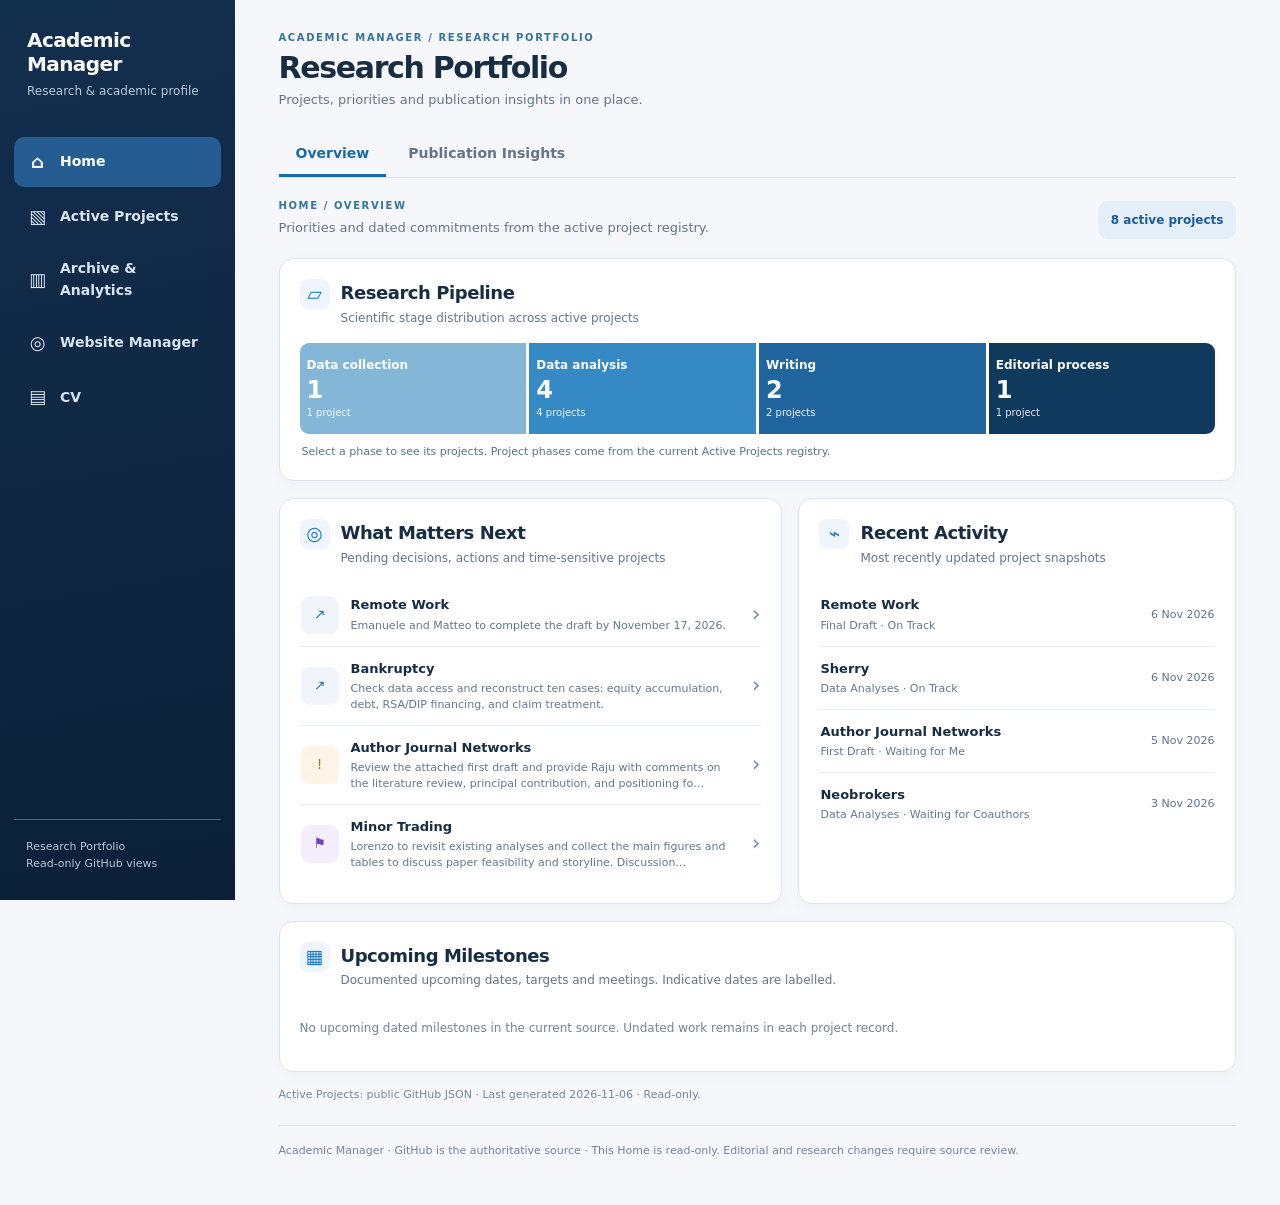
==== academic-manager/index.html @ df99a70d "Center Emanuele Bajo in verified coauthor collaboration network" ====
<!doctype html>
<html lang="en">
<head>
<meta charset="utf-8">
<meta name="viewport" content="width=device-width, initial-scale=1">
<meta name="robots" content="noindex,nofollow,noarchive">
<title>Academic Manager | Research Portfolio</title>
<link rel="stylesheet" href="./home.css?v=20261107-1">
<link rel="stylesheet" href="./projects.css?v=20261107-1">
<style>
#projects .panel{background:#fff;border:1px solid #dbe5ef;border-radius:13px;padding:18px}
#projects .eyebrow{font-size:10px;color:#45769d;font-weight:750;text-transform:uppercase;letter-spacing:.14em}
#projects h2{font-size:29px;letter-spacing:-.04em;margin:5px 0}
#projects p{color:#64758a}
</style>
</head>
<body>
<div class="hm-shell">
 <aside class="hm-sidebar" aria-label="Academic Manager navigation">
  <div class="hm-brand">Academic<br>Manager<small>Research &amp; academic profile</small></div>
  <nav class="hm-navigation">
   <a href="./index.html#overview" data-nav="home" class="active" aria-current="page"><span class="hm-nav-icon" aria-hidden="true">⌂</span>Home</a>
   <a href="./index.html#projects" data-nav="projects"><span class="hm-nav-icon" aria-hidden="true">▧</span>Active Projects</a>
   <a href="./archive.html#explorer"><span class="hm-nav-icon" aria-hidden="true">▥</span>Archive &amp; Analytics</a>
   <a href="./website.html"><span class="hm-nav-icon" aria-hidden="true">◎</span>Website Manager</a>
   <a href="./cv.html"><span class="hm-nav-icon" aria-hidden="true">▤</span>CV</a>
  </nav>
  <div class="hm-sidenote">Research Portfolio<br>Read-only GitHub views</div>
 </aside>
 <main class="hm-main">
  <header class="hm-header">
   <div>
    <div class="hm-eyebrow">Academic Manager / Research Portfolio</div>
    <h1>Research Portfolio</h1>
    <p>Projects, priorities and publication insights in one place.</p>
   </div>
  </header>
  <div class="hm-tabs" role="tablist" aria-label="Home views">
   <button type="button" role="tab" data-home-tab="overview" aria-controls="overview" aria-selected="true">Overview</button>
   <button type="button" role="tab" data-home-tab="insights" aria-controls="insights" aria-selected="false">Publication Insights</button>
  </div>
  <section id="overview" class="hm-view" aria-label="Research portfolio overview">
   <div class="hm-header" style="margin-bottom:16px">
    <div><div class="hm-eyebrow">Home / Overview</div><p>Priorities and dated commitments from the active project registry.</p></div>
    <div class="hm-header-pill" id="hm-active-count">Loading projects…</div>
   </div>
   <article class="hm-card">
    <div class="hm-card-header"><span class="hm-icon" aria-hidden="true">▱</span><div><h2>Research Pipeline</h2><p class="hm-card-sub">Scientific stage distribution across active projects</p></div></div>
    <div class="hm-pipeline" id="hm-pipeline" aria-label="Active project pipeline"><p class="hm-muted">Loading research pipeline…</p></div>
    <div class="hm-phase-summary" id="hm-phase-summary" aria-live="polite"></div>
   </article>
   <div class="hm-grid2">
    <article class="hm-card">
     <div class="hm-card-header"><span class="hm-icon" aria-hidden="true">◎</span><div><h2>What Matters Next</h2><p class="hm-card-sub">Pending decisions, actions and time-sensitive projects</p></div></div>
     <div id="hm-matters"><div class="hm-muted">Loading documented next actions…</div></div>
    </article>
    <article class="hm-card">
     <div class="hm-card-header"><span class="hm-icon" aria-hidden="true">⌁</span><div><h2>Recent Activity</h2><p class="hm-card-sub">Most recently updated project snapshots</p></div></div>
     <div id="hm-activity"><div class="hm-muted">Loading source updates…</div></div>
    </article>
   </div>
   <article class="hm-card hm-milestones">
    <div class="hm-card-header"><span class="hm-icon" aria-hidden="true">▦</span><div><h2>Upcoming Milestones</h2><p class="hm-card-sub">Documented upcoming dates, targets and meetings. Indicative dates are labelled.</p></div></div>
    <div id="hm-milestones"><div class="hm-muted">Loading milestones…</div></div>
   </article>
   <p class="hm-source" id="hm-overview-source">Data source: current approved public Active Projects projection.</p>
  </section>
  <section id="insights" class="hm-view" aria-label="Publication Insights" hidden>
   <div class="hm-header" style="margin-bottom:16px">
    <div><div class="hm-eyebrow">Home / Publication Insights</div><h1>Publication Insights</h1><p>A bibliographic view of published research, venues and coauthors.</p></div>
    <div class="hm-header-pill" id="hm-publication-header">Loading publications…</div>
   </div>
   <div class="hm-kpis" aria-label="Published research totals">
    <div class="hm-kpi"><strong id="hm-pub-count">—</strong><small>Total published records</small></div>
    <div class="hm-kpi"><strong id="hm-article-count">—</strong><small>Journal articles</small></div>
    <div class="hm-kpi"><strong id="hm-book-count">—</strong><small>Books</small></div>
    <div class="hm-kpi"><strong id="hm-chapter-count">—</strong><small>Book chapters</small></div>
   </div>
   <article class="hm-card">
    <div class="hm-chart-top">
     <div class="hm-card-header" style="margin:0"><span class="hm-icon" aria-hidden="true">▥</span><div><h2>Publication History</h2><p class="hm-card-sub">Publications per bibliographic year and cumulative production</p></div></div>
     <div class="hm-chart-legend"><span><span class="hm-legend-square"></span>Annual</span><span><span class="hm-legend-line"></span>Cumulative</span></div>
    </div>
    <div id="hm-history" class="hm-chart-wrap"><div class="hm-muted">Loading annual publication chart…</div></div>
    <div class="hm-selected-year" id="hm-history-detail" aria-live="polite"></div>
   </article>
   <div class="hm-three hm-pub-secondary">
    <article class="hm-card">
     <div class="hm-card-header"><span class="hm-icon" aria-hidden="true">▤</span><div><h2>Top Journals</h2><p class="hm-card-sub">Articles by publication venue</p></div></div>
     <div id="hm-journals"></div>
     <button class="hm-more" id="hm-all-journals" type="button">View all journals</button>
     <div id="hm-journal-detail" class="hm-selected-year" aria-live="polite"></div>
    </article>
    <article class="hm-card">
     <div class="hm-card-header"><span class="hm-icon" aria-hidden="true">◉</span><div><h2>Research Areas</h2><p class="hm-card-sub">Approved topical grouping of curated finance articles</p></div></div>
     <div id="hm-areas"></div>
     <p class="hm-source" id="hm-area-note"></p>
    </article>
   </div>
   <article class="hm-card hm-collab-card">
    <div class="hm-collab-top">
      <div class="hm-card-header"><span class="hm-icon" aria-hidden="true">♧</span>
        <div><h2>Collaboration Network</h2><p class="hm-card-sub">Emanuele Bajo at the center, with verified links among coauthors</p></div>
      </div>
      <div class="hm-collab-filters">
        <label for="hm-network-period">Period</label>
        <select id="hm-network-period" class="hm-select"><option value="all">All years</option><option value="1998-2009">1998–2009</option><option value="2010-2019">2010–2019</option><option value="2020-2026">2020–2026</option></select>
        <label for="hm-network-scope">Display</label>
        <select id="hm-network-scope" class="hm-select"><option value="top">Top 12 coauthors</option><option value="all">All coauthors</option></select>
      </div>
    </div>
    <div class="hm-collab-layout">
      <div class="hm-graph-column">
        <div class="hm-graph-metrics" id="hm-graph-metrics" aria-label="Network summary"></div>
        <div id="hm-network" class="hm-network-scroll" aria-label="Coauthor collaboration network"><p class="hm-muted">Loading verified coauthor relationships…</p></div>
        <p class="hm-muted" id="hm-network-note"></p>
        <p class="hm-muted" id="hm-coauthor-count"></p>
      </div>
      <div class="hm-coauthor-column">
       <div class="hm-coauthor-heading"><h3>Top Coauthors</h3><button id="hm-clear-coauthor" type="button" class="hm-more" hidden>Clear selection</button></div>
       <p class="hm-card-sub">Joint published works · select a name or node</p>
       <div class="hm-coauthor-list" id="hm-coauthors"></div>
      </div>
    </div>
    <div id="hm-coauthor-detail" class="hm-selected-year" aria-live="polite" hidden></div>
   </article>
   <article class="hm-card hm-collab-timeline">
     <div class="hm-card-header"><span class="hm-icon" aria-hidden="true">▦</span><div><h2>Collaboration over Time</h2><p class="hm-card-sub">Published papers with leading coauthors by bibliographic year</p></div></div>
     <div id="hm-timeline" class="hm-timeline-scroll"><p class="hm-muted">Loading collaboration timeline…</p></div>
     <p id="hm-timeline-note" class="hm-source"></p>
   </article>
   <p class="hm-source" id="hm-publication-source">Data source: public allowlisted Archive and CV projections.</p>
  </section>
  <section id="projects" class="hm-view" aria-label="Active Projects" hidden>
   <div class="hm-card" role="status">Loading Active Projects from GitHub…</div>
  </section>
  <footer class="hm-bottom-note">Academic Manager · GitHub is the authoritative source · This Home is read-only. Editorial and research changes require source review.</footer>
 </main>
</div>
<script src="./coauthors.js?v=20261107-3" defer></script>
<script src="./home.js?v=20261107-2" defer></script>
<script src="./projects.js?v=20261107-1" defer></script>
</body>
</html>
---- academic-manager/home.css ----
:root{--hm-navy:#102641;--hm-ink:#172d43;--hm-muted:#64758a;--hm-blue:#216da9;--hm-line:#dbe5ef;--hm-bg:#f5f7fb}
*{box-sizing:border-box}
html{scroll-behavior:smooth}
body{margin:0;background:var(--hm-bg);color:var(--hm-ink);font:14px/1.55 system-ui,-apple-system,BlinkMacSystemFont,"Segoe UI",sans-serif}
button,select{font:inherit}button{cursor:pointer}a{color:#21669d}
a:focus-visible,button:focus-visible,select:focus-visible{outline:3px solid #d5a13d;outline-offset:2px}
.hm-shell{display:flex;min-height:100vh}
.hm-sidebar{width:235px;flex:0 0 235px;background:linear-gradient(170deg,#132f4e,#0b2038);color:#fff;position:sticky;top:0;height:100vh;padding:28px 14px;display:flex;flex-direction:column}
.hm-brand{padding:0 13px;font-size:20px;font-weight:800;line-height:1.2;letter-spacing:-.03em}
.hm-brand small{display:block;font-size:12px;font-weight:400;color:#b5c8da;letter-spacing:0;margin-top:8px}
.hm-navigation{display:grid;gap:5px;margin-top:39px}
.hm-navigation a{display:flex;align-items:center;gap:12px;border-radius:10px;padding:11px 13px;color:#d7e4f1;text-decoration:none;font-weight:570}
.hm-navigation a:hover,.hm-navigation a.active{color:white;background:#255c92}
.hm-nav-icon{width:21px;font-size:18px;text-align:center;flex:0 0 21px}
.hm-sidenote{font-size:11px;color:#b4c6d7;border-top:1px solid #49657f;margin-top:auto;padding:18px 12px 0}
.hm-main{flex:1;min-width:0;max-width:1580px;padding:30px clamp(21px,3.4vw,55px) 46px}
.hm-view[hidden]{display:none!important}
.hm-header{display:flex;justify-content:space-between;align-items:center;gap:16px;flex-wrap:wrap}
.hm-eyebrow{font-size:10px;letter-spacing:.16em;color:#36739e;text-transform:uppercase;font-weight:800}
.hm-header h1{font-size:30px;letter-spacing:-.045em;margin:4px 0 3px;line-height:1.2}
.hm-header p{font-size:13px;color:var(--hm-muted);margin:4px 0}
.hm-header-pill{font-size:12px;font-weight:800;color:#1a5b98;background:#e4effa;border-radius:10px;padding:10px 13px}
.hm-tabs{display:flex;align-items:center;gap:5px;border-bottom:1px solid var(--hm-line);margin:19px 0 20px}
.hm-tabs button{border:0;border-bottom:3px solid transparent;background:none;color:#64758a;padding:10px 17px;font-weight:720}
.hm-tabs button[aria-selected="true"]{color:#176bad;border-color:#176bad}
.hm-card{background:#fff;border:1px solid var(--hm-line);border-radius:14px;padding:20px;box-shadow:0 4px 15px #172b4507;min-width:0}
.hm-card-header{display:flex;gap:11px;align-items:flex-start;margin-bottom:16px}
.hm-icon{display:grid;place-items:center;flex:0 0 30px;height:30px;border-radius:8px;color:#1977c4;background:#eef5fc;font-size:19px}
.hm-card h2{font-size:18px;letter-spacing:-.025em;margin:0}
.hm-card h3{font-size:14px;margin:0}
.hm-card-sub{color:var(--hm-muted);font-size:12px;margin:2px 0 0}
.hm-muted{color:var(--hm-muted);font-size:12px}
.hm-grid2{display:grid;grid-template-columns:minmax(0,1.07fr) minmax(0,.93fr);gap:16px;margin-top:17px}
.hm-pipeline{display:grid;grid-template-columns:repeat(4,minmax(0,1fr));gap:3px;overflow:hidden;border-radius:9px}
.hm-phase{border:0;color:#fff;text-align:center;min-height:85px;padding:13px 7px;display:flex;flex-direction:column;justify-content:center;gap:2px;min-width:0}
.hm-phase b{font-size:24px;line-height:1.1}
.hm-phase span{font-size:12px;font-weight:700}
.hm-phase small{font-size:10px;opacity:.9}
.hm-phase:nth-child(1){background:#84b6d8}.hm-phase:nth-child(2){background:#358ac6}.hm-phase:nth-child(3){background:#20659e}.hm-phase:nth-child(4){background:#10395e}
.hm-phase:hover,.hm-phase:focus-visible{filter:brightness(.94)}
.hm-phase[aria-pressed="true"]{outline:3px solid #f3bb57;outline-offset:-3px}
.hm-phase-summary{color:#55758b;font-size:11px;margin:9px 2px 0}
.hm-row{display:flex;align-items:center;justify-content:space-between;gap:12px;text-decoration:none;color:inherit;border-top:1px solid #e8edf4;padding:12px 1px}
.hm-row:first-child{border-top:0}
.hm-row strong{font-size:13px;display:block}
.hm-row small{font-size:11px;display:block;color:#62788d;margin-top:2px;line-height:1.45}
.hm-row:hover strong{color:#176ba8}
.hm-row-inner{min-width:0;flex:1}
.hm-row-icon{display:grid;place-items:center;background:#f0f5fb;color:#2975b3;border-radius:9px;width:38px;height:38px;flex:0 0 38px}
.hm-row-icon.warn{background:#fff4e5;color:#a6731a}
.hm-row-icon.decision{background:#f3edfe;color:#7142ba}
.hm-row-chevron{color:#6f8aa1;font-size:21px}
.hm-date{white-space:nowrap;color:#5b7390;font-size:11px}
.hm-empty{font-size:12px;color:#71839a;padding:13px 0}
.hm-milestones{margin-top:17px}
.hm-milestone{display:grid;grid-template-columns:105px minmax(0,1fr) auto;gap:14px;align-items:center;border-top:1px solid #e7edf3;padding:11px 2px}
.hm-milestone:first-child{border-top:0}
.hm-date-box{background:#e8f2fc;color:#185d9a;border-radius:8px;text-align:center;font-weight:800;padding:7px 5px;white-space:nowrap}
.hm-milestone-title{font-weight:730;font-size:13px}
.hm-milestone-small{font-size:11px;color:var(--hm-muted)}
.hm-tag{font-size:10px;font-weight:720;padding:5px 9px;border-radius:999px;color:#205b87;background:#e8f0fb;white-space:nowrap}
.hm-tag.warn{color:#876327;background:#fdf2dc}
.hm-bottom-note{border-top:1px solid var(--hm-line);margin-top:22px;padding-top:16px;color:#738397;font-size:11px}
.hm-error{color:#963a3a;background:#fff2f2;border:1px solid #edcbcb;padding:12px;border-radius:9px;margin:14px 0}
.hm-kpis{display:grid;grid-template-columns:repeat(4,minmax(0,1fr));gap:12px;margin-bottom:17px}
.hm-kpi{padding:15px 16px;border:1px solid var(--hm-line);background:white;border-radius:12px}
.hm-kpi strong{display:block;font-weight:790;font-size:26px;line-height:1.2}
.hm-kpi small{display:block;color:var(--hm-muted);font-size:11px;margin-top:5px}
.hm-chart-top{display:flex;align-items:center;justify-content:space-between;gap:14px;flex-wrap:wrap;margin-bottom:13px}
.hm-select{color:#284c6f;border:1px solid #ccdae8;border-radius:9px;padding:9px 10px;background:#fff;font-size:12px;max-width:100%}
.hm-chart-wrap{overflow-x:auto}
.hm-chart-wrap svg{display:block;min-width:680px;width:100%;height:auto}
.hm-chart-legend{font-size:11px;color:#526f8a;display:flex;gap:17px;flex-wrap:wrap}
.hm-legend-square{background:#73b5e1;display:inline-block;width:11px;height:11px;border-radius:2px;vertical-align:-1px;margin-right:5px}
.hm-legend-line{display:inline-block;width:17px;border-top:2px solid #124878;vertical-align:4px;margin-right:5px}
.hm-selected-year{margin-top:14px;border-top:1px solid #e8edf4;padding-top:13px}
.hm-year-heading{font-size:13px;font-weight:750;margin-bottom:8px}
.hm-pub-line{padding:7px 0;border-bottom:1px solid #edf2f6;font-size:12px}
.hm-pub-line:last-child{border:0}
.hm-pub-line a{text-decoration:none;color:#1d5e95;font-weight:650}
.hm-pub-line a:hover{text-decoration:underline}
.hm-three{display:grid;grid-template-columns:repeat(3,minmax(0,1fr));gap:15px;margin-top:17px;align-items:start}
.hm-vrow{display:grid;grid-template-columns:minmax(0,1fr) 25px;gap:10px;align-items:center;margin:12px 0}
.hm-vlabel{font-size:11px;font-weight:660;overflow-wrap:anywhere}
.hm-vnum{font-size:12px;text-align:right;font-weight:750}
.hm-bar{height:7px;border-radius:4px;background:#edf2f7;overflow:hidden;margin-top:5px}
.hm-bar>div{background:#3a85c7;height:100%;border-radius:4px}
.hm-more{padding:9px 0;background:none;border:0;color:#21669d;font-size:12px;font-weight:710}
.hm-network{display:block;width:100%;max-height:260px;aspect-ratio:4/3}
.hm-coauthor-list{border-top:1px solid #e7edf4;padding-top:9px;margin-top:5px}
.hm-coauthor-list .hm-vrow{margin:7px 0}
.hm-area-label{font-size:11px}
.hm-source{font-size:11px;color:#73869a;margin-top:14px}
@media(max-width:1100px){.hm-three{grid-template-columns:repeat(2,minmax(0,1fr))}.hm-three>.hm-card:last-child{grid-column:1/-1}}
@media(max-width:800px){.hm-sidebar{flex-basis:200px;width:200px}.hm-main{padding:25px 20px}.hm-grid2{grid-template-columns:1fr}.hm-kpis{grid-template-columns:repeat(2,minmax(0,1fr))}}
@media(max-width:650px){.hm-shell{display:block}.hm-sidebar{width:100%;height:auto;position:static;padding:14px 17px}.hm-brand{font-size:17px}.hm-brand small{font-size:10px;margin-top:2px}.hm-navigation{position:fixed;z-index:99;bottom:0;left:0;right:0;margin:0;background:#fff;box-shadow:0 -2px 18px #19365624;border-top:1px solid #e0e8f0;display:grid;grid-template-columns:repeat(5,minmax(0,1fr));gap:0;padding:5px 4px max(7px,env(safe-area-inset-bottom))}.hm-navigation a{display:flex;flex-direction:column;gap:1px;text-align:center;padding:5px 2px;border-radius:7px;color:#546b82;font-size:9px;line-height:1.4}.hm-navigation a.active{color:#176ab4;background:#edf5fc}.hm-nav-icon{font-size:21px;width:auto}.hm-sidenote{display:none}.hm-main{padding:19px 14px 100px}.hm-header h1{font-size:25px}.hm-header-pill{font-size:10px;padding:6px 9px}.hm-tabs{margin:15px 0}.hm-tabs button{font-size:12px;padding:10px 12px}.hm-card{padding:15px}.hm-phase{min-height:74px;padding:9px 3px}.hm-phase b{font-size:21px}.hm-phase span{font-size:10px}.hm-phase small{display:none}.hm-three{grid-template-columns:1fr}.hm-three>.hm-card:last-child{grid-column:auto}.hm-milestone{grid-template-columns:72px minmax(0,1fr);gap:8px}.hm-milestone>.hm-tag{grid-column:2;justify-self:start}.hm-date-box{font-size:11px}.hm-grid2{gap:12px;margin-top:12px}.hm-milestones{margin-top:12px}.hm-card h2{font-size:17px}.hm-kpis{gap:9px}.hm-kpi{padding:13px}.hm-kpi strong{font-size:23px}}

/* Publication Insights: true coauthor network, ranking and verified publication-year timeline. */
.hm-pub-secondary{grid-template-columns:repeat(2,minmax(0,1fr))}
.hm-pub-secondary>.hm-card:last-child{grid-column:auto}
.hm-collab-card,.hm-collab-timeline{margin-top:17px}
.hm-collab-top{display:flex;align-items:flex-start;justify-content:space-between;gap:13px;flex-wrap:wrap;margin-bottom:15px}
.hm-collab-top .hm-card-header{margin-bottom:0}
.hm-collab-filters{display:flex;align-items:center;gap:8px;flex-wrap:wrap}
.hm-collab-filters label{font-size:11px;color:#557089;font-weight:730}
.hm-collab-layout{display:grid;grid-template-columns:minmax(0,1.5fr) minmax(230px,.82fr);gap:18px;align-items:start}
.hm-graph-column,.hm-coauthor-column{min-width:0}
.hm-network-scroll{width:100%;overflow-x:auto;border:1px solid #e6edf4;background:linear-gradient(180deg,#fbfdff,#fff);border-radius:12px;min-height:245px}
.hm-network-scroll svg{display:block;width:100%;min-width:560px;height:auto;max-height:none}
.hm-network-scroll [data-coauthor-node]:focus{outline:none;filter:drop-shadow(0 0 5px #d79c3b)}
.hm-graph-metrics{display:grid;grid-template-columns:repeat(3,minmax(0,1fr));gap:8px;margin-bottom:11px}
.hm-graph-metrics>div{padding:11px;background:#f1f6fb;border-radius:10px;text-align:center}
.hm-graph-metrics strong{font-size:22px;font-weight:800;display:block;line-height:1.2;color:#184d79}
.hm-graph-metrics small{font-size:10px;color:#61798e}
.hm-coauthor-column{border-left:1px solid #e5edf4;padding-left:16px}
.hm-coauthor-heading{display:flex;align-items:center;justify-content:space-between;gap:10px}
.hm-coauthor-heading h3{font-size:16px;margin:0}
.hm-coauthor-list{border-top:0;padding-top:3px}
.hm-collab-person{display:grid;grid-template-columns:minmax(0,1fr) 22px 75px;gap:9px;align-items:center;width:100%;border:0;border-bottom:1px solid #e9eef4;background:transparent;padding:10px 3px;text-align:left;color:#244560;font:inherit;cursor:pointer}
.hm-collab-person:hover,.hm-collab-person.selected{background:#edf5fc}
.hm-collab-person:focus-visible{outline:2px solid #dca744}
.hm-collab-person-name{font-size:12px;font-weight:670;overflow-wrap:anywhere}
.hm-collab-person-count{font-size:12px;font-weight:780;text-align:right}
.hm-collab-meter{height:8px;background:#e8f0f5;border-radius:7px;overflow:hidden}
.hm-collab-meter>span{height:100%;display:block;background:#3787c2;border-radius:7px}
.hm-collab-card [hidden]{display:none!important}
.hm-collab-timeline .hm-timeline-scroll{width:100%;overflow-x:auto}
.hm-collab-timeline .hm-timeline-scroll svg{min-width:710px;width:100%;height:auto;display:block}
.hm-collab-timeline [data-year-coauthor]:focus{outline:none;filter:drop-shadow(0 0 5px #dfa83d)}
@media(max-width:1100px){.hm-collab-layout{grid-template-columns:1fr}.hm-coauthor-column{border-left:0;padding:0;border-top:1px solid #e5edf4;padding-top:15px}}
@media(max-width:800px){.hm-pub-secondary{grid-template-columns:1fr}}
@media(max-width:650px){.hm-collab-card,.hm-collab-timeline{margin-top:12px}.hm-collab-filters{gap:7px}.hm-collab-filters .hm-select{flex:1;min-width:120px}.hm-network-scroll svg{min-width:620px}.hm-graph-metrics strong{font-size:19px}.hm-collab-person{grid-template-columns:minmax(0,1fr) 23px 70px}}
---- academic-manager/projects.css ----
/* Research Portfolio Manager - Active Projects, v1 */
#projects .rp-header{display:flex;justify-content:space-between;align-items:start;gap:15px;flex-wrap:wrap}
#projects .rp-count{color:#647489;font-size:12px}
#projects .rp-table-wrap{overflow:auto;width:100%;margin-top:16px}
#projects .rp-table{width:100%;border-collapse:collapse;text-align:left;min-width:670px}
#projects .rp-table th{padding:11px 12px;color:#647489;font-size:11px;letter-spacing:.06em;text-transform:uppercase;font-weight:700;border-bottom:1px solid #dde5ee}
#projects .rp-table td{padding:13px 12px;border-bottom:1px solid #e4eaf1;vertical-align:middle}
#projects .rp-table tr:last-child td{border-bottom:0}
#projects .rp-table tr.rp-selected{background:#eef5fa}
#projects .rp-project{border:0;background:transparent;color:#245b83;font-size:14px;font-weight:700;text-align:left;padding:0;cursor:pointer}
#projects .rp-project:hover{text-decoration:underline}
#projects .rp-subtitle{color:#647489;font-size:11px;display:block;margin-top:3px}
#projects .rp-stage{font-size:12px}
#projects .rp-date{font-size:12px;color:#647489;white-space:nowrap}
#projects .rp-pill{display:inline-block;font-size:11px;font-weight:700;color:#214f6c;background:#e6f0f8;padding:4px 8px;border-radius:20px}
#projects .rp-pill.rp-alert{background:#fff1e1;color:#8b5e15}
#projects .rp-pill.rp-wait{background:#f0eafa;color:#694589}
#projects .rp-detail{margin-top:16px;scroll-margin-top:12px}
#projects .rp-heading{display:flex;align-items:start;justify-content:space-between;gap:16px;flex-wrap:wrap}
#projects .rp-heading h3{font-size:23px;letter-spacing:-.02em;margin:3px 0}
#projects .rp-heading p{margin:0}
#projects .rp-heading-tags{display:flex;gap:6px;flex-wrap:wrap}
#projects .rp-overline{font-size:10px;letter-spacing:.13em;color:#63829e;font-weight:700;text-transform:uppercase}
#projects .rp-info{display:grid;grid-template-columns:repeat(3,minmax(0,1fr));gap:11px;margin:20px 0}
#projects .rp-info>div{background:#f4f7fa;border-radius:9px;padding:12px}
#projects .rp-info small{display:block;color:#647489;font-size:11px;margin-bottom:5px}
#projects .rp-info strong{display:block;font-size:13px}
#projects .rp-next{background:#edf4fa;border:1px solid #dbe9f3;border-radius:10px;padding:16px 18px}
#projects .rp-next strong{display:block;margin-bottom:5px}
#projects .rp-next small{display:block;color:#647489;margin-top:7px}
#projects .rp-tabs{display:flex;flex-wrap:wrap;gap:6px;margin:21px 0 18px}
#projects .rp-tabs button{border:1px solid #d2e0ea;border-radius:8px;background:#fff;color:#355d79;padding:9px 12px;font:inherit;cursor:pointer}
#projects .rp-tabs button[aria-selected=true]{background:#244a69;color:#fff;border-color:#244a69}
#projects .rp-body h4{font-size:13px;margin:0 0 7px}
#projects .rp-body p{margin:0;color:#465d71;line-height:1.65}
#projects .rp-two{display:grid;grid-template-columns:1fr 1fr;gap:22px}
#projects .rp-field{padding-bottom:14px}
#projects .rp-field+.rp-field{border-top:1px solid #e2e8f0;padding-top:13px}
#projects .rp-todo>div{display:flex;gap:10px;padding:12px 0;border-bottom:1px solid #e2e8f0}
#projects .rp-todo>div:last-child{border-bottom:0}
#projects .rp-circle{display:block;width:15px;height:15px;border:2px solid #91a8b9;border-radius:50%;margin-top:4px;flex-shrink:0}
#projects .rp-todo small{display:block;color:#647489;margin-top:4px}
#projects .rp-history{border-left:3px solid #8caac3;padding:6px 0 8px 14px;margin:10px 0}
#projects .rp-history p{font-size:13px}
#projects .rp-source{font-size:11px;color:#647489;border-top:1px solid #dde5ee;padding-top:13px;margin-top:20px}
#projects .rp-muted{font-size:12px;color:#647489!important;margin-top:15px!important}
#projects .rp-error{color:#9a4538;background:#fff2f0;border:1px solid #f4d4cf;border-radius:9px;padding:12px;margin-top:12px}
@media(max-width:700px){#projects .rp-info{grid-template-columns:1fr}#projects .rp-two{grid-template-columns:1fr;gap:0}#projects .rp-heading h3{font-size:21px}}

/* Clickable sortable column headings */
#projects .rp-sort-head{font:inherit;font-weight:inherit;letter-spacing:inherit;text-transform:inherit;color:inherit;border:0;background:transparent;padding:0;cursor:pointer;text-align:left;white-space:nowrap}
#projects .rp-sort-head:hover{color:#235d87}
#projects .rp-sort-head:focus-visible,#projects .rp-mobile-card:focus-visible,#projects .rp-sort-controls :focus-visible{outline:3px solid #d7a84c;outline-offset:3px}
#projects .rp-sort-indicator{color:#6488a2;font-size:11px;margin-left:5px}
#projects .rp-mobile-cards,#projects .rp-sort-mobile{display:none}
@media(max-width:700px){
  #projects .rp-sort-mobile{display:block;margin:17px 0 12px}
  #projects .rp-sort-mobile label{display:block;font-size:12px;font-weight:650;margin-bottom:6px;color:#465e73}
  #projects .rp-sort-controls{display:flex;gap:8px;width:100%}
  #projects .rp-sort-controls select{flex:1;min-width:0;max-width:100%;border:1px solid #cddbe7;background:white;border-radius:9px;font:inherit;padding:11px 8px;color:#1c344a}
  #projects .rp-sort-controls button{flex-shrink:0;border:1px solid #cddbe7;background:white;border-radius:9px;font:inherit;padding:10px 9px;color:#245b83}
  #projects .rp-table-wrap{display:none}
  #projects .rp-list-panel{padding:0;border:none;background:transparent}
  #projects .rp-mobile-cards{display:grid;grid-template-columns:1fr;gap:11px}
  #projects .rp-mobile-card{width:100%;display:block;text-align:left;padding:16px;border:1px solid #dbe4ed;background:#fff;border-radius:13px;color:var(--ink);font:inherit;cursor:pointer;overflow-wrap:anywhere}
  #projects .rp-mobile-selected{border-color:#7ba6c7;background:#f0f7fc}
  #projects .rp-mobile-title{display:block;font-size:17px;font-weight:700;line-height:1.3;color:#225b83}
  #projects .rp-mobile-authors{display:block;font-size:12px;line-height:1.45;color:#65788a;margin-top:4px}
  #projects .rp-mobile-info{display:grid;grid-template-columns:minmax(0,1fr) minmax(0,1fr);gap:12px;margin-top:13px;padding-top:11px;border-top:1px solid #e3e9ef}
  #projects .rp-mobile-info>span{min-width:0}
  #projects .rp-mobile-info small{display:block;font-size:10px;color:#6b7b8c;margin-bottom:5px}
  #projects .rp-mobile-info strong{display:block;font-size:12px;line-height:1.45;font-weight:650}
  #projects .rp-mobile-info .rp-pill{white-space:normal;line-height:1.4}
  #projects .rp-mobile-date{display:block;margin-top:12px;font-size:11px;color:#647489}
}
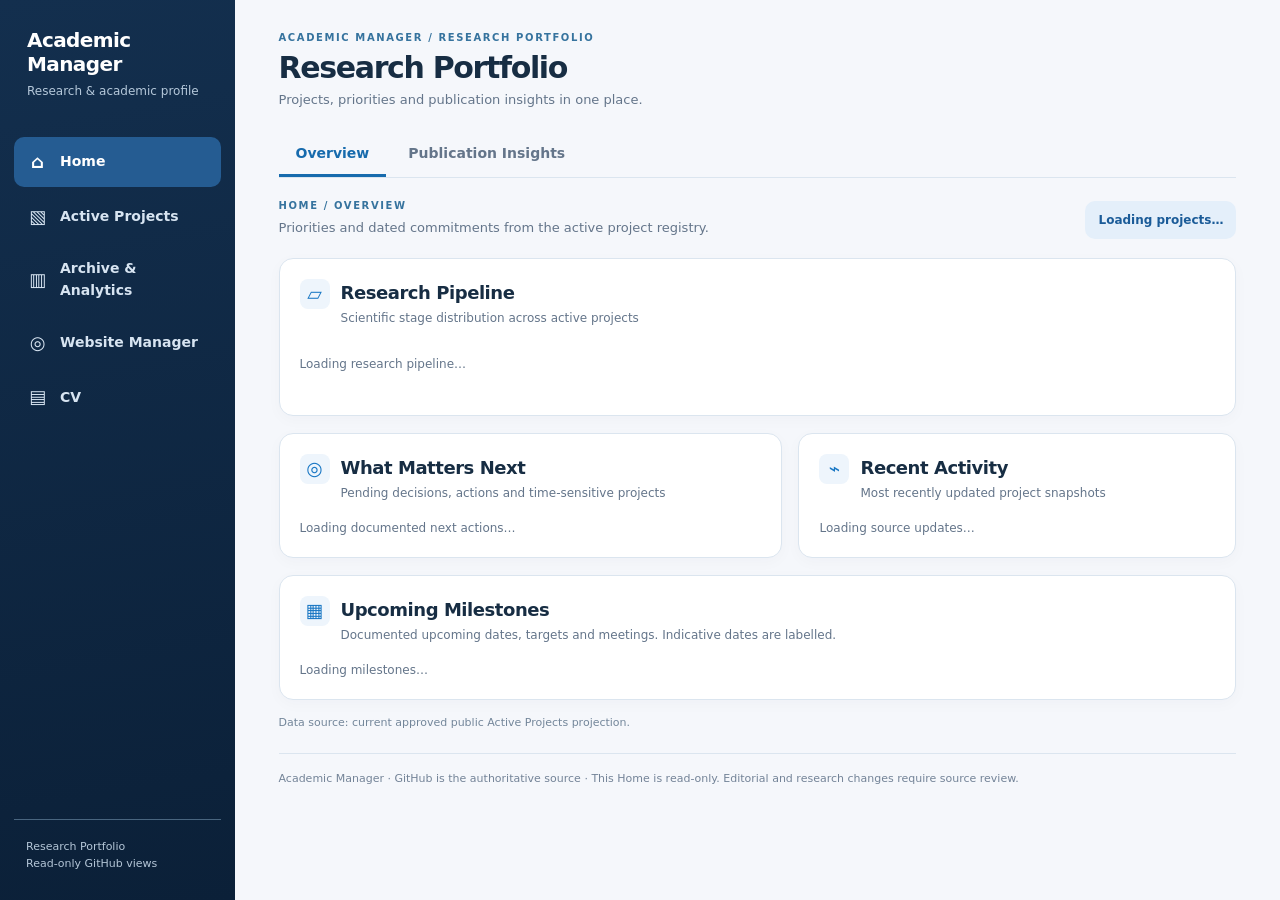
==== commit 6a573881: "Neobrokers: publish canceled Nov 11 meeting and prevent stale Home milestones" ====
--- a/academic-manager/index.html
+++ b/academic-manager/index.html
@@ -137,8 +137,8 @@
   <footer class="hm-bottom-note">Academic Manager · GitHub is the authoritative source · This Home is read-only. Editorial and research changes require source review.</footer>
  </main>
 </div>
-<script src="./coauthors.js?v=20261107-3" defer></script>
-<script src="./home.js?v=20261107-2" defer></script>
+<script src="./coauthors.js?v=20261107-4" defer></script>
+<script src="./home.js?v=20261111-1" defer></script>
 <script src="./projects.js?v=20261107-1" defer></script>
 </body>
 </html>
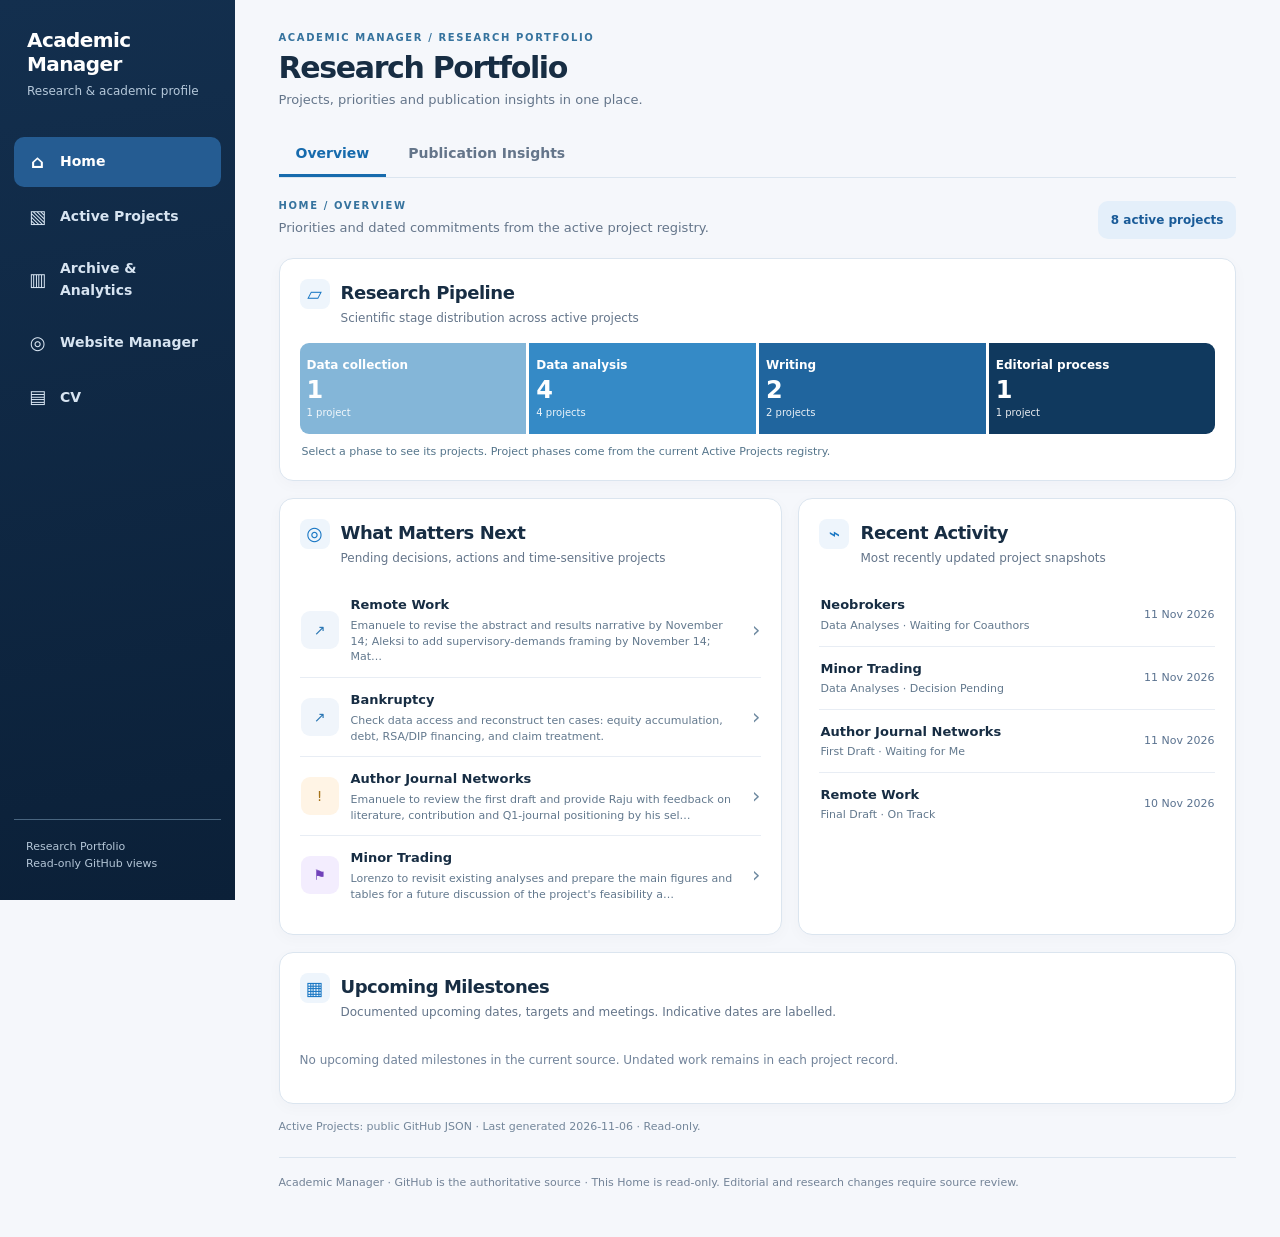
==== commit 5dbb109c: "fix: unblock Home JavaScript loading and add syntax validation" ====
--- a/academic-manager/index.html
+++ b/academic-manager/index.html
@@ -138,7 +138,7 @@
  </main>
 </div>
 <script src="./coauthors.js?v=20261107-4" defer></script>
-<script src="./home.js?v=20261111-1" defer></script>
+<script src="./home.js?v=20261111-2" defer></script>
 <script src="./projects.js?v=20261107-1" defer></script>
 </body>
 </html>
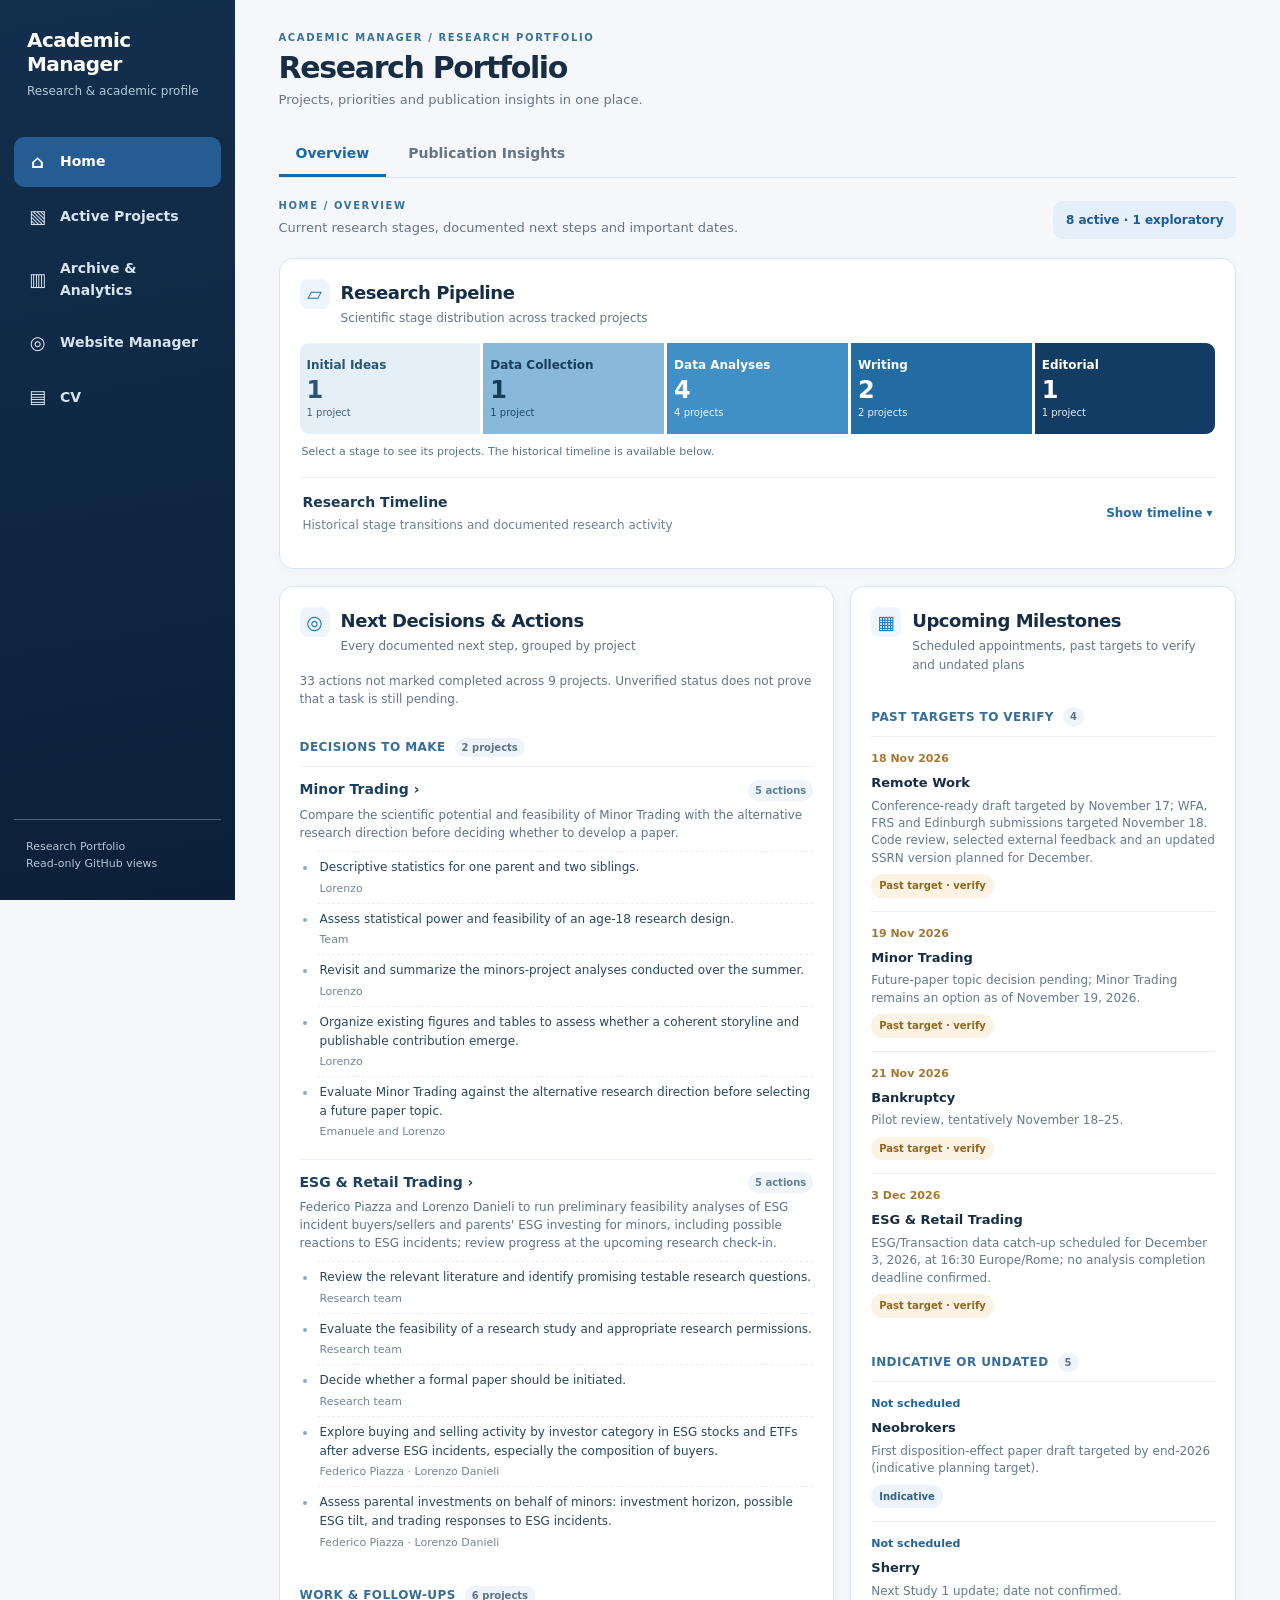
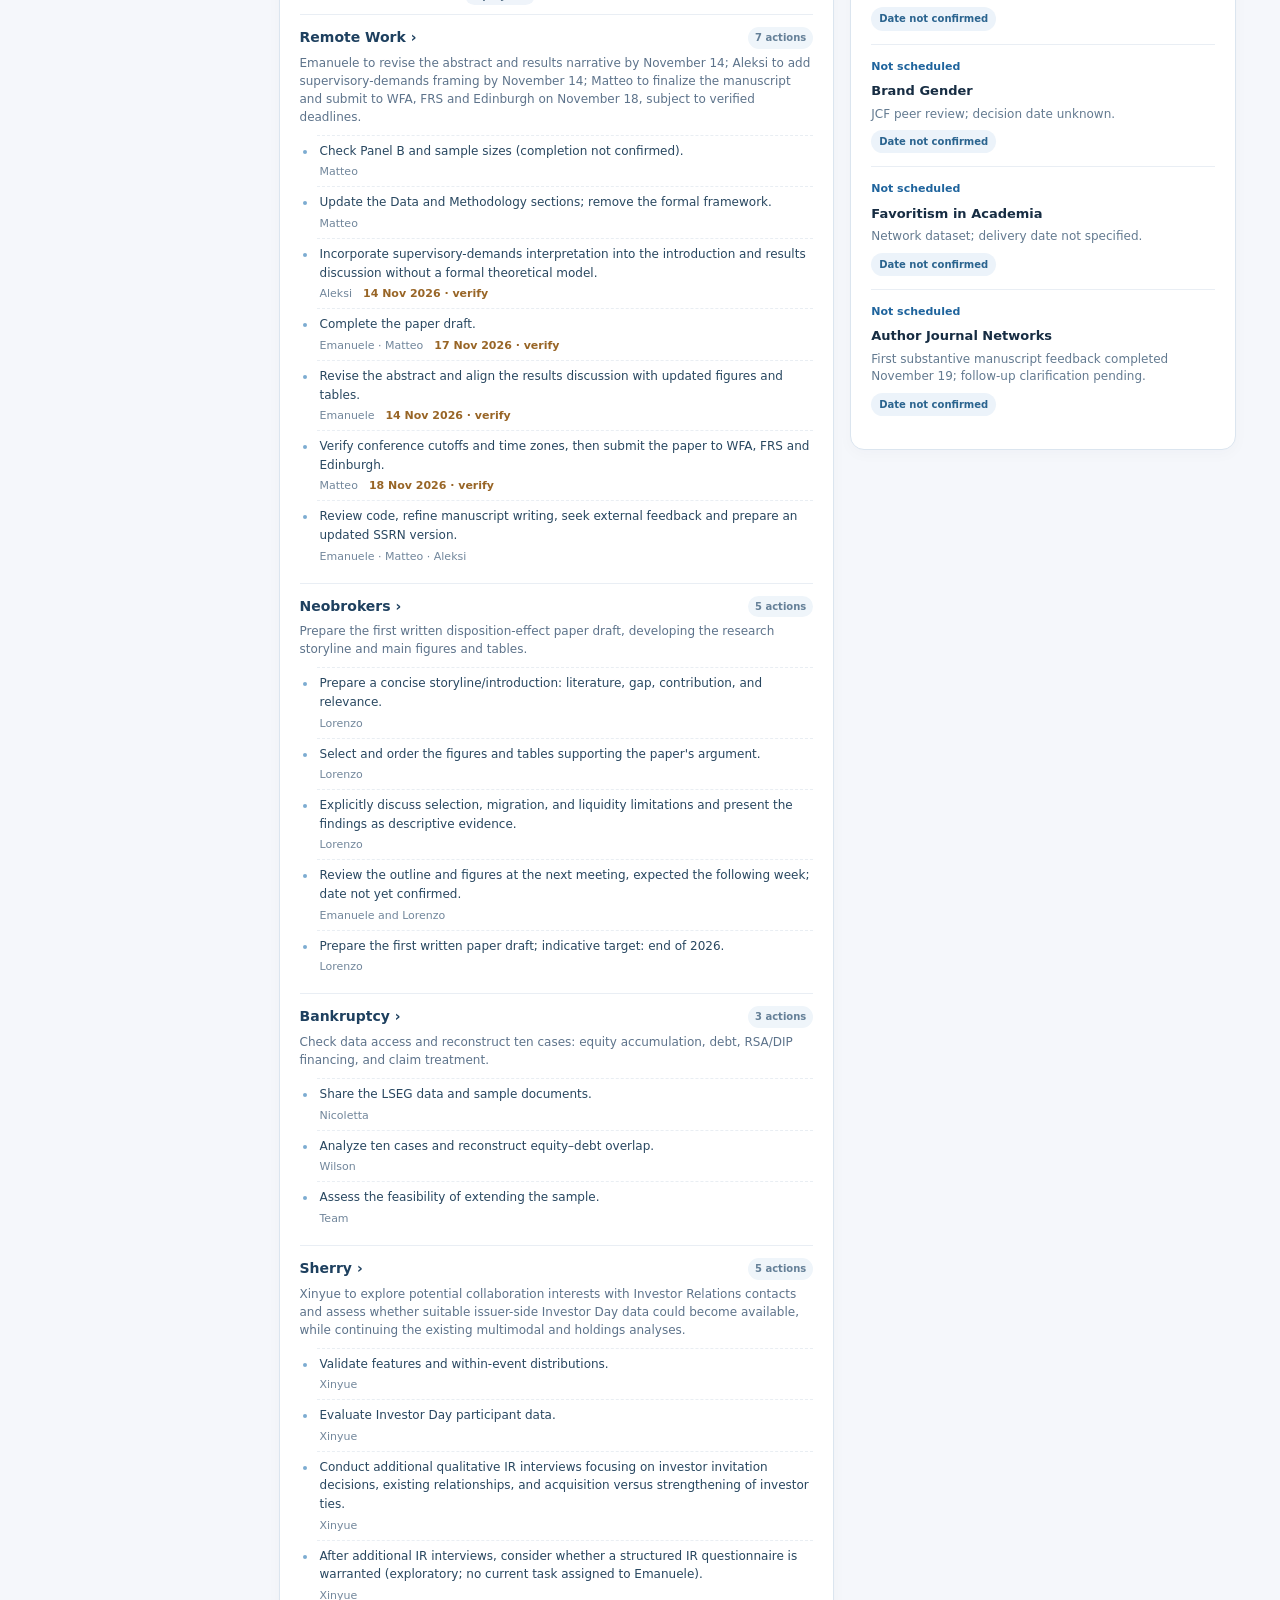
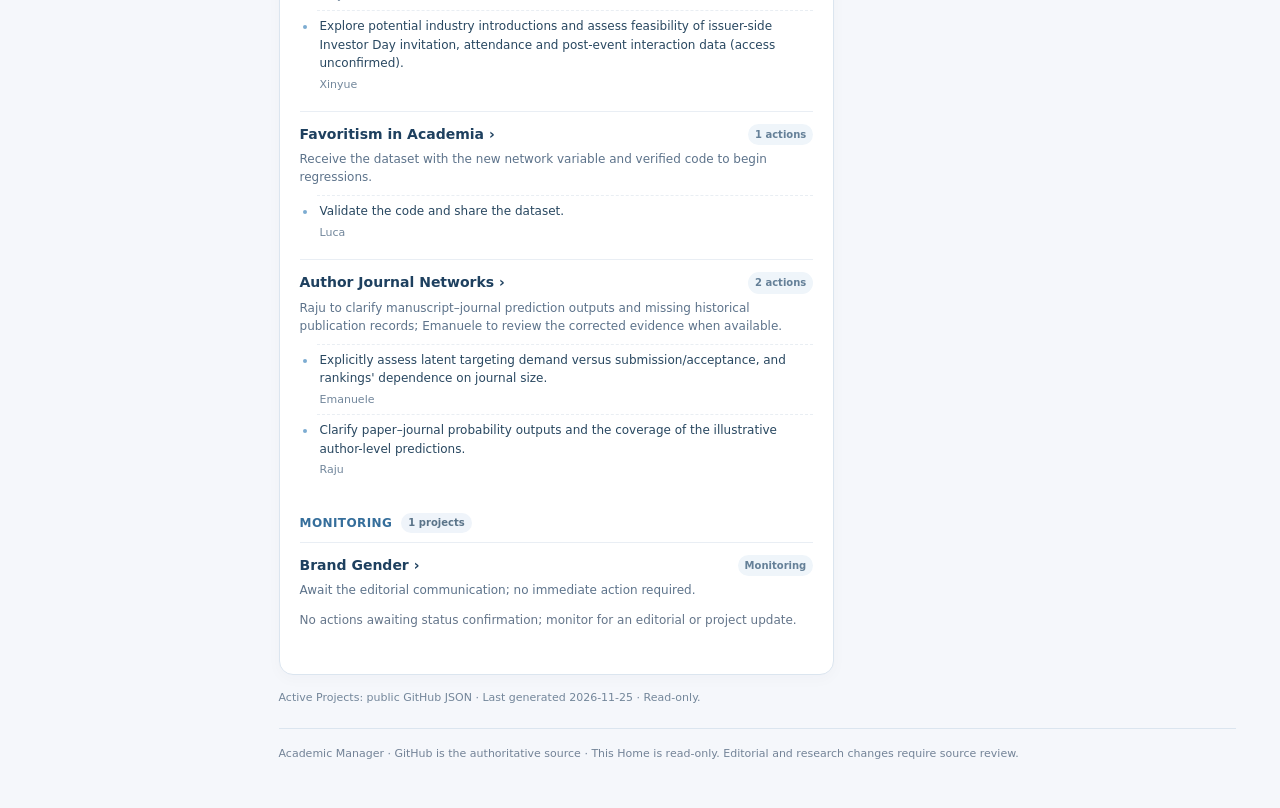
==== commit fd6e437d: "Integrate five-stage Home, collapsible historical timeline, and full actions and milestones" ====
--- a/academic-manager/index.html
+++ b/academic-manager/index.html
@@ -5,7 +5,7 @@
 <meta name="viewport" content="width=device-width, initial-scale=1">
 <meta name="robots" content="noindex,nofollow,noarchive">
 <title>Academic Manager | Research Portfolio</title>
-<link rel="stylesheet" href="./home.css?v=20261107-1">
+<link rel="stylesheet" href="./home.css?v=20261125-1">
 <link rel="stylesheet" href="./projects.css?v=20261107-1">
 <style>
 #projects .panel{background:#fff;border:1px solid #dbe5ef;border-radius:13px;padding:18px}
@@ -41,29 +41,40 @@
   </div>
   <section id="overview" class="hm-view" aria-label="Research portfolio overview">
    <div class="hm-header" style="margin-bottom:16px">
-    <div><div class="hm-eyebrow">Home / Overview</div><p>Priorities and dated commitments from the active project registry.</p></div>
+    <div><div class="hm-eyebrow">Home / Overview</div><p>Current research stages, documented next steps and important dates.</p></div>
     <div class="hm-header-pill" id="hm-active-count">Loading projects…</div>
    </div>
    <article class="hm-card">
-    <div class="hm-card-header"><span class="hm-icon" aria-hidden="true">▱</span><div><h2>Research Pipeline</h2><p class="hm-card-sub">Scientific stage distribution across active projects</p></div></div>
-    <div class="hm-pipeline" id="hm-pipeline" aria-label="Active project pipeline"><p class="hm-muted">Loading research pipeline…</p></div>
+    <div class="hm-card-header"><span class="hm-icon" aria-hidden="true">▱</span><div><h2>Research Pipeline</h2><p class="hm-card-sub">Scientific stage distribution across tracked projects</p></div></div>
+    <div class="hm-pipeline" id="hm-pipeline" aria-label="Research project stages"><p class="hm-muted">Loading research pipeline…</p></div>
     <div class="hm-phase-summary" id="hm-phase-summary" aria-live="polite"></div>
+    <details class="hm-timeline-disclosure" id="hm-timeline-details">
+     <summary><span class="hm-timeline-summary-text"><strong>Research Timeline</strong><span>Historical stage transitions and documented research activity</span></span><span class="hm-toggle-label" aria-hidden="true"></span></summary>
+     <div class="hm-timeline-content">
+      <div class="hm-history-legend">
+       <span><i class="hm-history-key initial"></i>Initial ideas</span>
+       <span><i class="hm-history-key collection"></i>Data collection</span>
+       <span><i class="hm-history-key analysis"></i>Data analyses</span>
+       <span><i class="hm-history-key writing"></i>Writing</span>
+       <span><i class="hm-history-key editorial"></i>Editorial</span>
+      </div>
+      <div id="hm-research-timeline" class="hm-research-timeline" aria-label="Publicly documented scientific-stage history"><p class="hm-muted">Loading historical transitions…</p></div>
+      <p class="hm-source" id="hm-research-timeline-note"></p>
+     </div>
+    </details>
    </article>
-   <div class="hm-grid2">
+   <div class="hm-overview-columns">
     <article class="hm-card">
-     <div class="hm-card-header"><span class="hm-icon" aria-hidden="true">◎</span><div><h2>What Matters Next</h2><p class="hm-card-sub">Pending decisions, actions and time-sensitive projects</p></div></div>
-     <div id="hm-matters"><div class="hm-muted">Loading documented next actions…</div></div>
+     <div class="hm-card-header"><span class="hm-icon" aria-hidden="true">◎</span><div><h2>Next Decisions &amp; Actions</h2><p class="hm-card-sub">Every documented next step, grouped by project</p></div></div>
+     <p class="hm-muted" id="hm-action-count"></p>
+     <div id="hm-matters"><p class="hm-muted">Loading documented actions…</p></div>
     </article>
-    <article class="hm-card">
-     <div class="hm-card-header"><span class="hm-icon" aria-hidden="true">⌁</span><div><h2>Recent Activity</h2><p class="hm-card-sub">Most recently updated project snapshots</p></div></div>
-     <div id="hm-activity"><div class="hm-muted">Loading source updates…</div></div>
+    <article class="hm-card hm-milestones">
+     <div class="hm-card-header"><span class="hm-icon" aria-hidden="true">▦</span><div><h2>Upcoming Milestones</h2><p class="hm-card-sub">Scheduled appointments, past targets to verify and undated plans</p></div></div>
+     <div id="hm-milestones"><p class="hm-muted">Loading milestones…</p></div>
     </article>
    </div>
-   <article class="hm-card hm-milestones">
-    <div class="hm-card-header"><span class="hm-icon" aria-hidden="true">▦</span><div><h2>Upcoming Milestones</h2><p class="hm-card-sub">Documented upcoming dates, targets and meetings. Indicative dates are labelled.</p></div></div>
-    <div id="hm-milestones"><div class="hm-muted">Loading milestones…</div></div>
-   </article>
-   <p class="hm-source" id="hm-overview-source">Data source: current approved public Active Projects projection.</p>
+   <p class="hm-source" id="hm-overview-source">Source: approved public Active Projects projection.</p>
   </section>
   <section id="insights" class="hm-view" aria-label="Publication Insights" hidden>
    <div class="hm-header" style="margin-bottom:16px">
@@ -138,7 +149,9 @@
  </main>
 </div>
 <script src="./coauthors.js?v=20261107-4" defer></script>
-<script src="./home.js?v=20261111-2" defer></script>
+<script src="./pipeline-timeline.js?v=20261125-1" defer></script>
+<script src="./home-overview.js?v=20261125-1" defer></script>
+<script src="./home.js?v=20261125-1" defer></script>
 <script src="./projects.js?v=20261107-1" defer></script>
 </body>
 </html>
--- a/academic-manager/home.css
+++ b/academic-manager/home.css
@@ -130,3 +130,74 @@
 @media(max-width:1100px){.hm-collab-layout{grid-template-columns:1fr}.hm-coauthor-column{border-left:0;padding:0;border-top:1px solid #e5edf4;padding-top:15px}}
 @media(max-width:800px){.hm-pub-secondary{grid-template-columns:1fr}}
 @media(max-width:650px){.hm-collab-card,.hm-collab-timeline{margin-top:12px}.hm-collab-filters{gap:7px}.hm-collab-filters .hm-select{flex:1;min-width:120px}.hm-network-scroll svg{min-width:620px}.hm-graph-metrics strong{font-size:19px}.hm-collab-person{grid-template-columns:minmax(0,1fr) 23px 70px}}
+
+
+/* Home Overview — stage timeline and all recorded actions/milestones */
+.hm-pipeline{grid-template-columns:repeat(5,minmax(0,1fr));gap:3px}
+.hm-phase:nth-child(1){background:#e5eff8;color:#285477}
+.hm-phase:nth-child(2){background:#89b9d8;color:#173d5b}
+.hm-phase:nth-child(3){background:#408fc7;color:white}
+.hm-phase:nth-child(4){background:#226ba3;color:white}
+.hm-phase:nth-child(5){background:#123c63;color:white}
+.hm-timeline-disclosure{border-top:1px solid #e6edf4;margin-top:17px}
+.hm-timeline-disclosure>summary{display:flex;align-items:center;justify-content:space-between;gap:15px;cursor:pointer;padding:14px 3px;list-style:none}
+.hm-timeline-disclosure>summary::-webkit-details-marker{display:none}
+.hm-timeline-disclosure>summary:focus-visible{outline:2px solid #d59d39;outline-offset:3px}
+.hm-timeline-summary-text{display:grid;gap:2px}
+.hm-timeline-summary-text strong{font-size:14px;color:#1b3955}
+.hm-timeline-summary-text span{font-size:12px;color:#6a8096}
+.hm-toggle-label{font-size:12px;font-weight:750;color:#246ba5}
+.hm-toggle-label:before{content:"Show timeline ▾"}
+.hm-timeline-disclosure[open] .hm-toggle-label:before{content:"Hide timeline ▴"}
+.hm-timeline-content{border-top:1px solid #e6edf4;padding:16px 0 4px}
+.hm-research-timeline{overflow-x:auto;border-radius:10px;border:1px solid #e6edf4;background:#fbfdff}
+.hm-research-timeline svg{display:block;width:100%;min-width:850px;height:auto}
+.hm-research-timeline a{text-decoration:none;cursor:pointer}
+.hm-research-timeline a:hover text{fill:#176ab4;text-decoration:underline}
+.hm-history-legend{display:flex;align-items:center;flex-wrap:wrap;gap:8px 14px;margin-bottom:13px}
+.hm-history-legend span{display:flex;align-items:center;gap:5px;color:#617a90;font-size:11px}
+.hm-history-key{width:13px;height:9px;border-radius:2px;display:inline-block}
+.hm-history-key.initial{background:#d5e4f2}
+.hm-history-key.collection{background:#89b9d8}
+.hm-history-key.analysis{background:#408fc7}
+.hm-history-key.writing{background:#226ba3}
+.hm-history-key.editorial{background:#123c63}
+.hm-overview-columns{display:grid;grid-template-columns:minmax(0,1.18fr) minmax(310px,.82fr);gap:16px;margin-top:17px;align-items:start}
+.hm-overview-columns .hm-card{min-width:0}
+.hm-overview-columns .hm-milestones{margin-top:0}
+.hm-work-section,.hm-milestone-group{padding-top:10px}
+.hm-work-section h3,.hm-milestone-group h3{margin:7px 0 9px;font-size:12px;font-weight:800;letter-spacing:.035em;text-transform:uppercase;color:#356e9b;display:flex;align-items:center;gap:9px}
+.hm-work-section h3 span,.hm-milestone-group h3 span{background:#eff4fa;color:#5b7489;font-size:10px;padding:2px 7px;border-radius:99px;letter-spacing:normal;text-transform:none}
+.hm-work-project{border-top:1px solid #e9eef4;padding:12px 0}
+.hm-work-title{display:flex;align-items:center;justify-content:space-between;gap:8px}
+.hm-work-title a{font-size:14px;font-weight:800;color:#1e405f;text-decoration:none}
+.hm-work-title a:hover{color:#176ba8;text-decoration:underline}
+.hm-work-count{color:#658098;background:#eff5fa;padding:3px 7px;border-radius:99px;white-space:nowrap;font-size:10px;font-weight:700}
+.hm-work-summary{margin:5px 0 9px;font-size:12px;line-height:1.5;color:#5d738b}
+.hm-actions{padding:0 0 0 17px;margin:5px 0 0}
+.hm-actions li{padding:6px 0 6px 3px;border-top:1px dashed #e9eef3;font-size:12px}
+.hm-actions li::marker{color:#7cacd1}
+.hm-action-text{color:#284760}
+.hm-action-meta{display:flex;align-items:center;flex-wrap:wrap;gap:5px 11px;color:#71869b;font-size:11px;margin-top:3px}
+.hm-action-date{color:#285e88;font-weight:700}
+.hm-action-date.past{color:#986526}
+.hm-milestone-group{margin-top:5px}
+.hm-milestone-row{display:grid;gap:5px;padding:13px 0;border-top:1px solid #e9eef4;text-decoration:none;color:inherit}
+.hm-milestone-row:hover strong{color:#176ba8}
+.hm-milestone-date{font-size:11px;color:#1f649d;font-weight:800}
+.hm-milestone-date.past{color:#a57731}
+.hm-milestone-copy strong{font-size:13px}
+.hm-milestone-copy p{font-size:12px;color:#637a90;line-height:1.45;margin:4px 0 7px}
+.hm-milestone-label{display:inline-flex;background:#ecf3fa;color:#2b648f;padding:4px 8px;border-radius:100px;font-size:10px;font-weight:750}
+.hm-milestone-label.past{background:#fdf3e5;color:#92661b}
+@media(max-width:1050px){.hm-overview-columns{grid-template-columns:1fr}}
+@media(max-width:650px){
+ .hm-overview-columns{gap:12px;margin-top:12px}
+ .hm-phase{min-height:76px;padding:9px 2px}
+ .hm-phase b{font-size:20px}
+ .hm-phase span{font-size:10px}
+ .hm-phase small{font-size:9px}
+ .hm-research-timeline svg{min-width:800px}
+ .hm-timeline-summary-text strong{font-size:13px}
+ .hm-timeline-summary-text span{font-size:11px}
+}
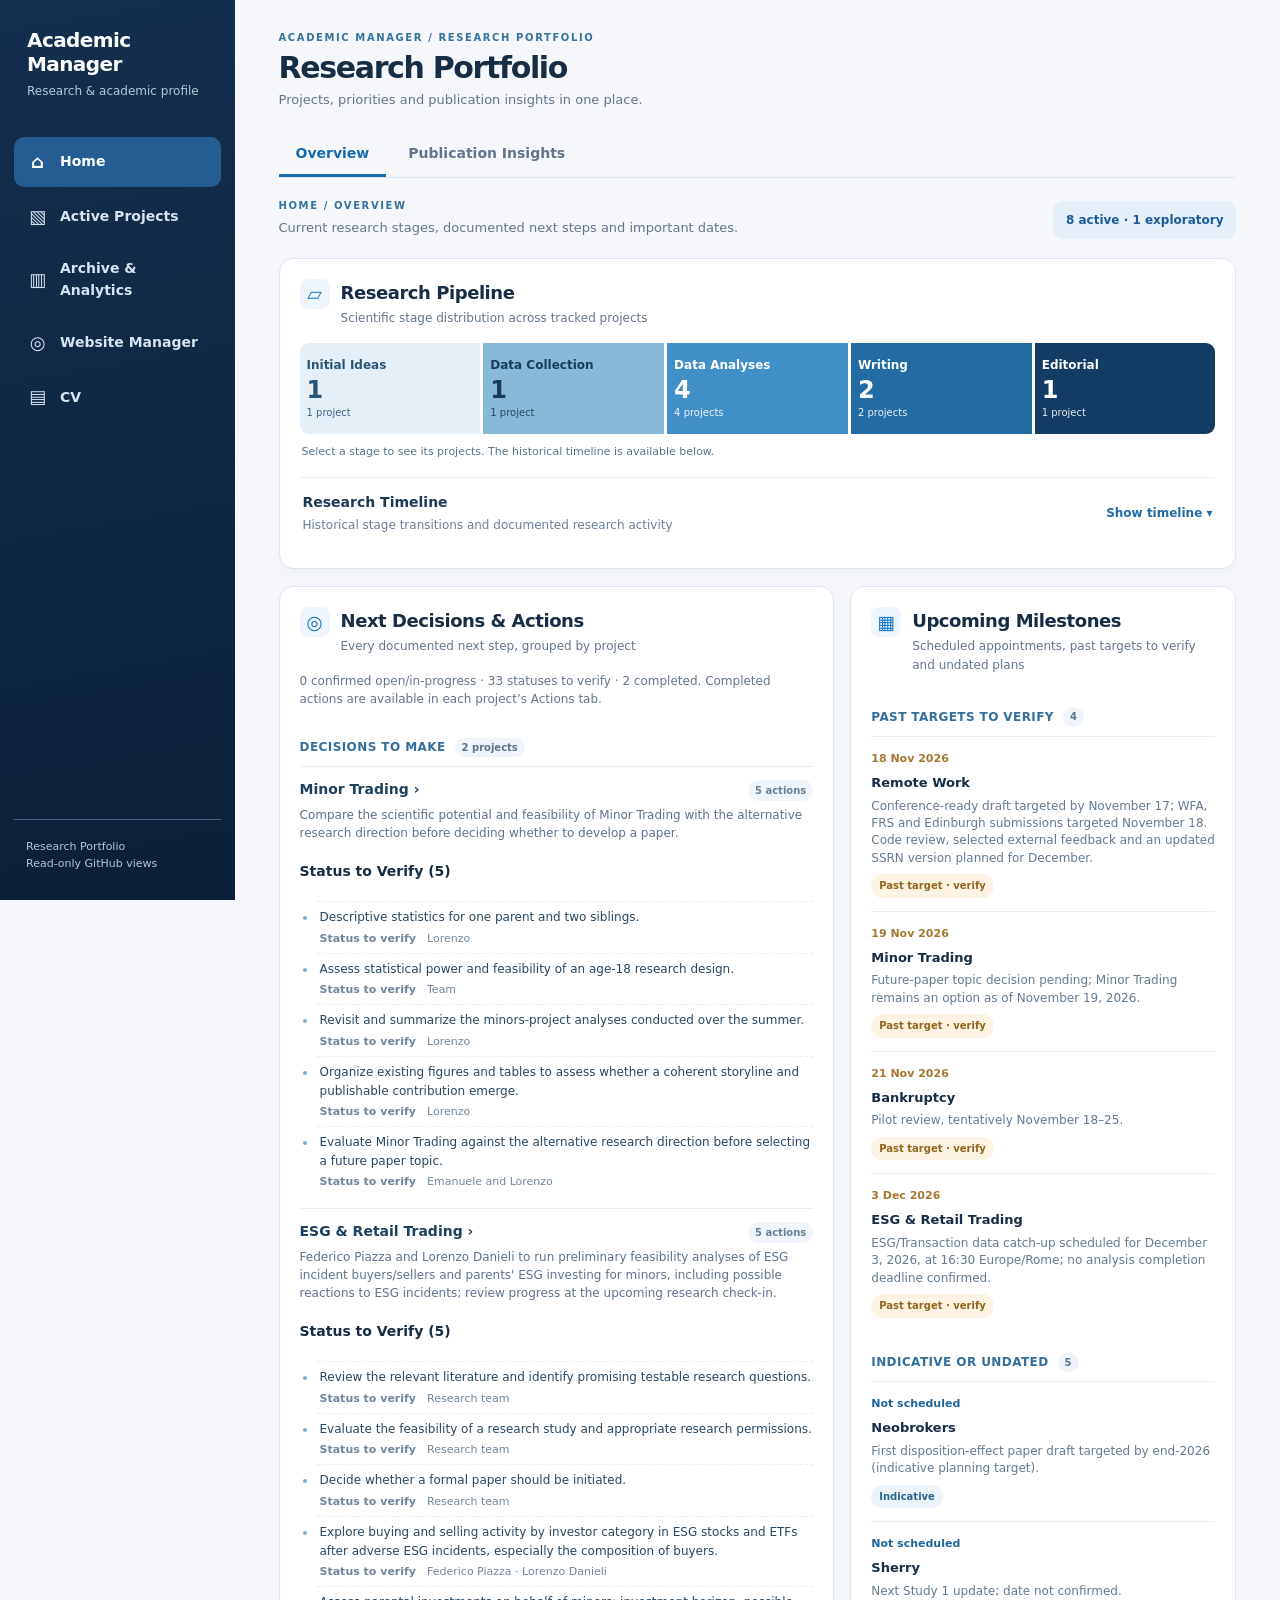
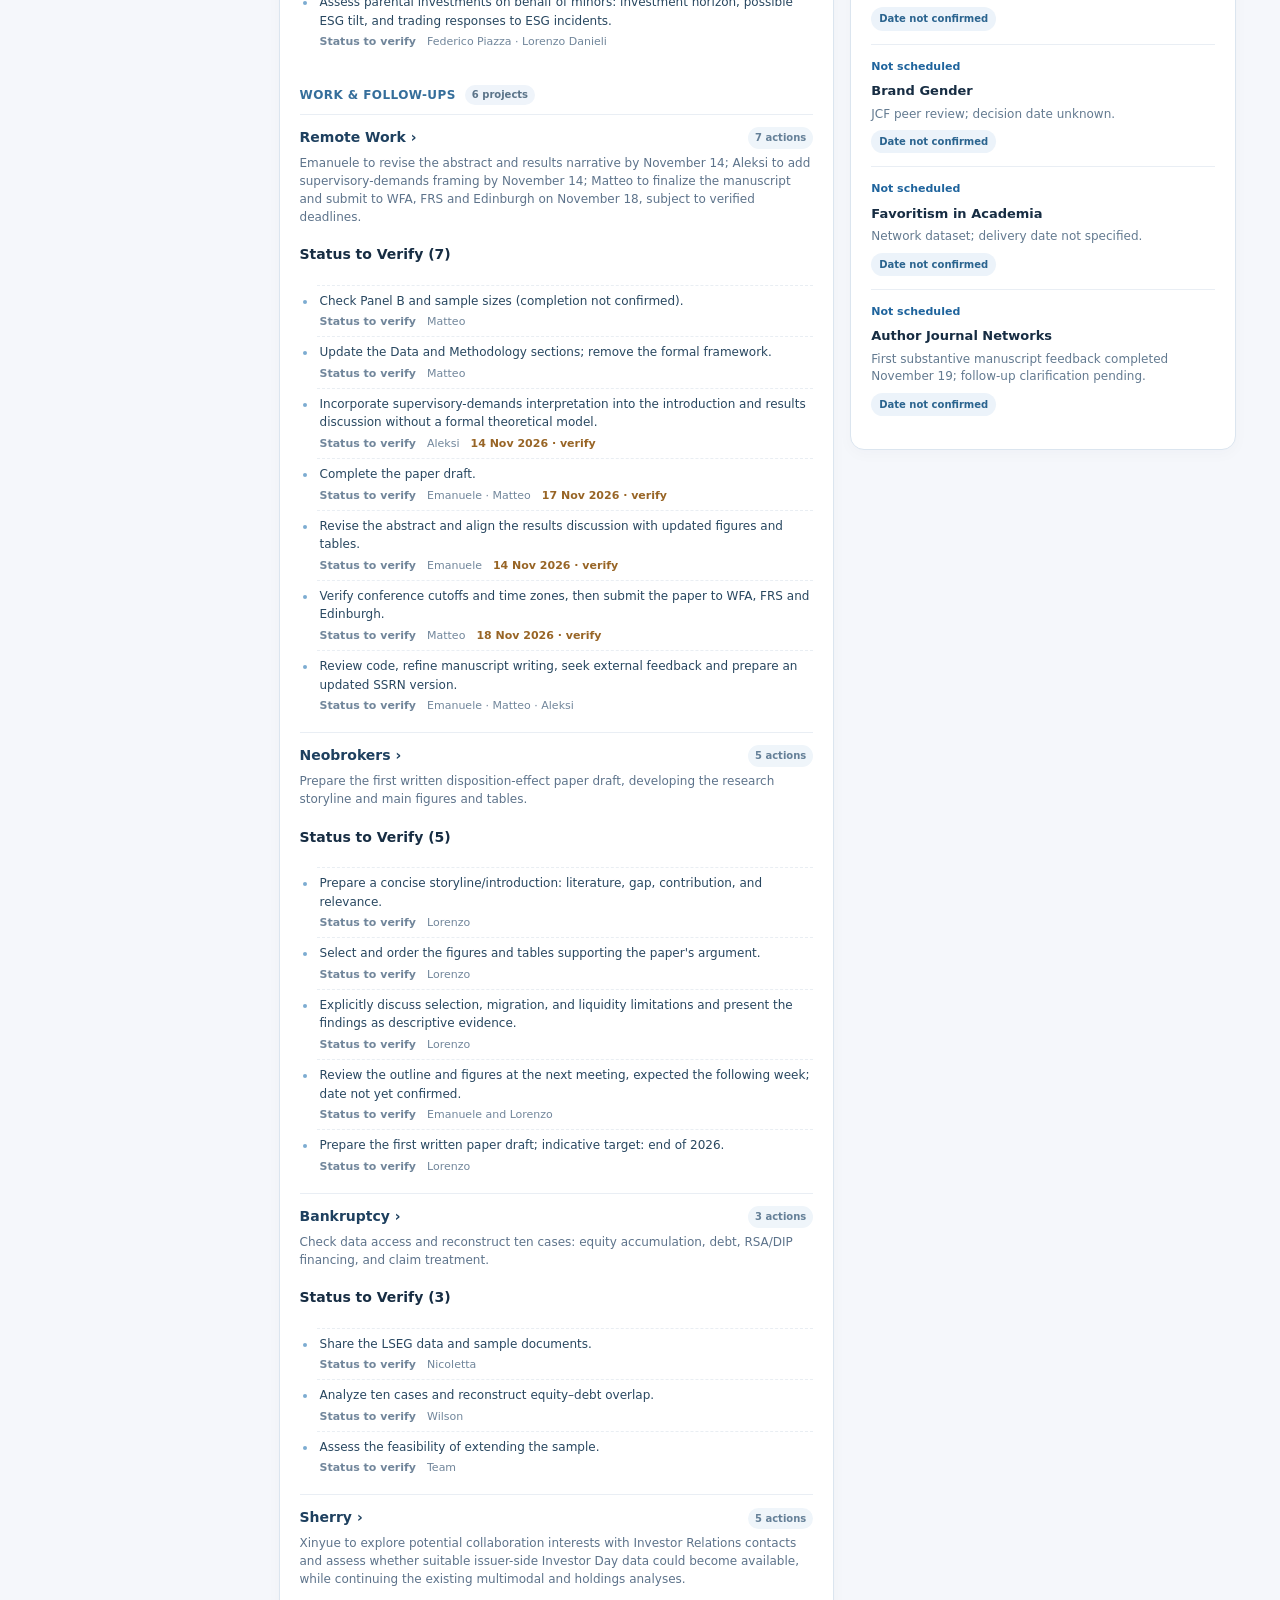
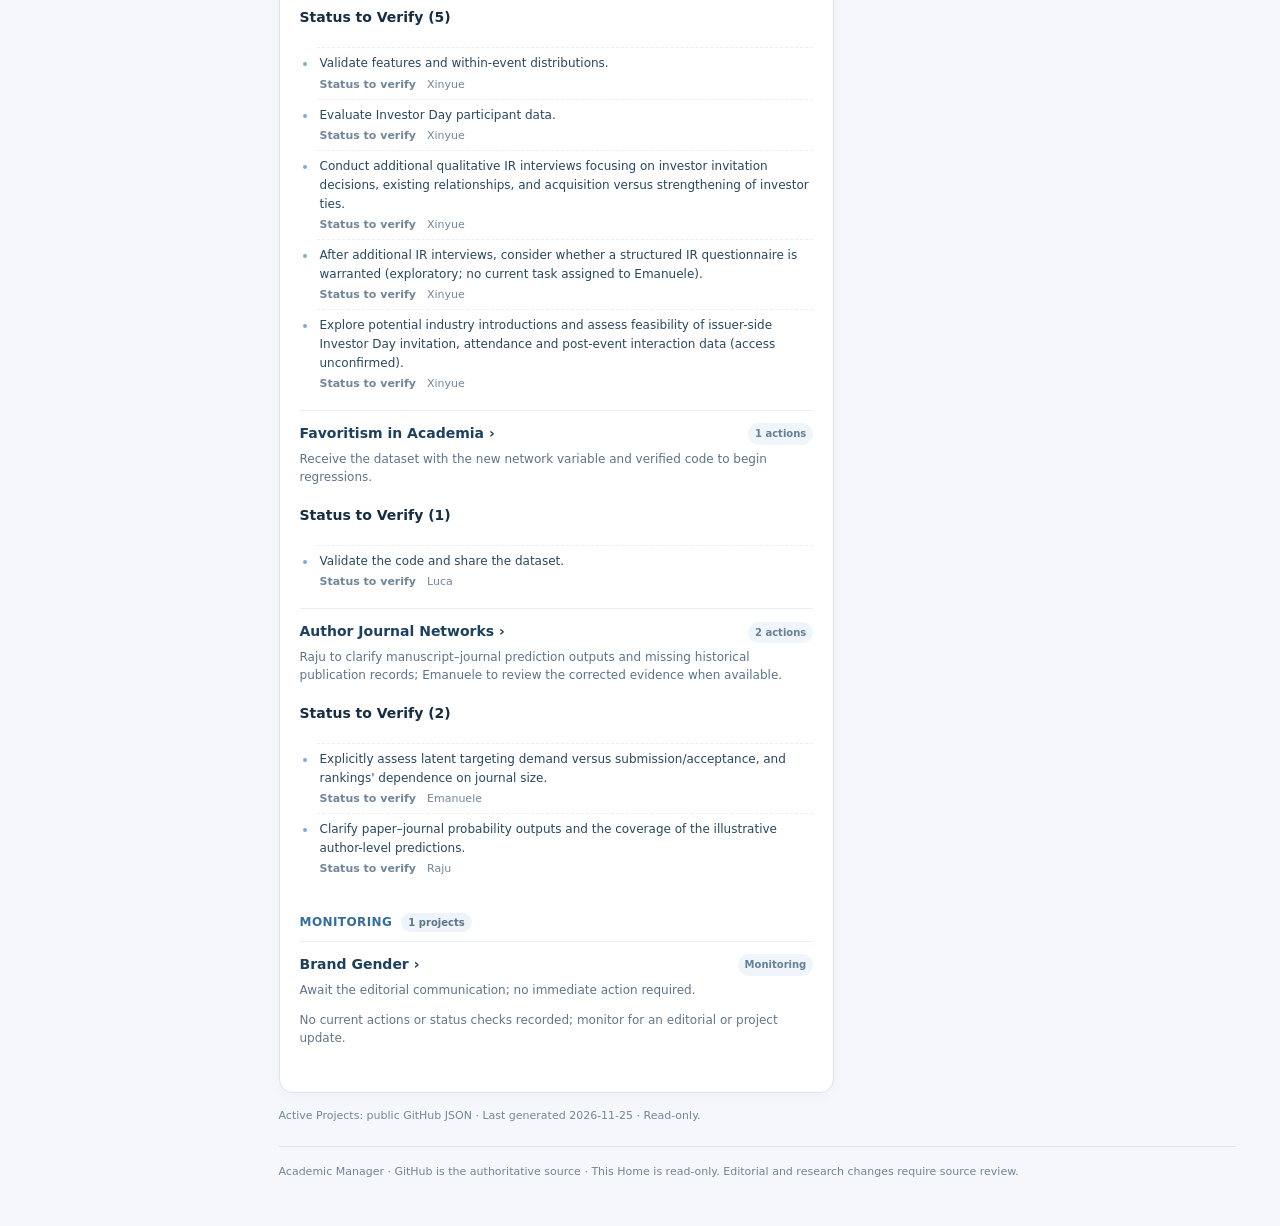
==== commit 18409508: "academic-manager: distinguish completed work from action status checks" ====
--- a/academic-manager/index.html
+++ b/academic-manager/index.html
@@ -6,7 +6,7 @@
 <meta name="robots" content="noindex,nofollow,noarchive">
 <title>Academic Manager | Research Portfolio</title>
 <link rel="stylesheet" href="./home.css?v=20261125-1">
-<link rel="stylesheet" href="./projects.css?v=20261107-1">
+<link rel="stylesheet" href="./projects.css?v=20261126-1">
 <style>
 #projects .panel{background:#fff;border:1px solid #dbe5ef;border-radius:13px;padding:18px}
 #projects .eyebrow{font-size:10px;color:#45769d;font-weight:750;text-transform:uppercase;letter-spacing:.14em}
@@ -149,9 +149,10 @@
  </main>
 </div>
 <script src="./coauthors.js?v=20261107-4" defer></script>
-<script src="./pipeline-timeline.js?v=20261125-1" defer></script>
-<script src="./home-overview.js?v=20261125-1" defer></script>
+<script src="./pipeline-timeline.js?v=20261126-1" defer></script>
+<script src="./action-state.js?v=20261126-1" defer></script>
+<script src="./home-overview.js?v=20261126-1" defer></script>
 <script src="./home.js?v=20261125-1" defer></script>
-<script src="./projects.js?v=20261107-1" defer></script>
+<script src="./projects.js?v=20261126-1" defer></script>
 </body>
 </html>
--- a/academic-manager/projects.css
+++ b/academic-manager/projects.css
@@ -40,6 +40,14 @@
 #projects .rp-todo>div:last-child{border-bottom:0}
 #projects .rp-circle{display:block;width:15px;height:15px;border:2px solid #91a8b9;border-radius:50%;margin-top:4px;flex-shrink:0}
 #projects .rp-todo small{display:block;color:#647489;margin-top:4px}
+#projects .rp-action-group{margin-top:22px}
+#projects .rp-action-symbol{display:flex;align-items:center;justify-content:center;min-width:22px;height:22px;border-radius:50%;background:#eaf0f5;color:#40556a;font-weight:700;flex-shrink:0;margin-top:3px}
+#projects .rp-action-state{display:block;font-size:11px;font-weight:700;letter-spacing:.04em;color:#566b7c;margin-bottom:4px}
+#projects .rp-action-completed .rp-action-symbol{background:#e1f3ea;color:#206b4b}
+#projects .rp-action-completed .rp-action-state{color:#206b4b}
+#projects .rp-action-unverified .rp-action-symbol{background:#fff2d6;color:#805d13}
+#projects .rp-action-archive{margin-top:20px;padding:14px;background:#f6f8fa;border-radius:10px}
+#projects .rp-action-archive summary{cursor:pointer;font-weight:600}
 #projects .rp-history{border-left:3px solid #8caac3;padding:6px 0 8px 14px;margin:10px 0}
 #projects .rp-history p{font-size:13px}
 #projects .rp-source{font-size:11px;color:#647489;border-top:1px solid #dde5ee;padding-top:13px;margin-top:20px}
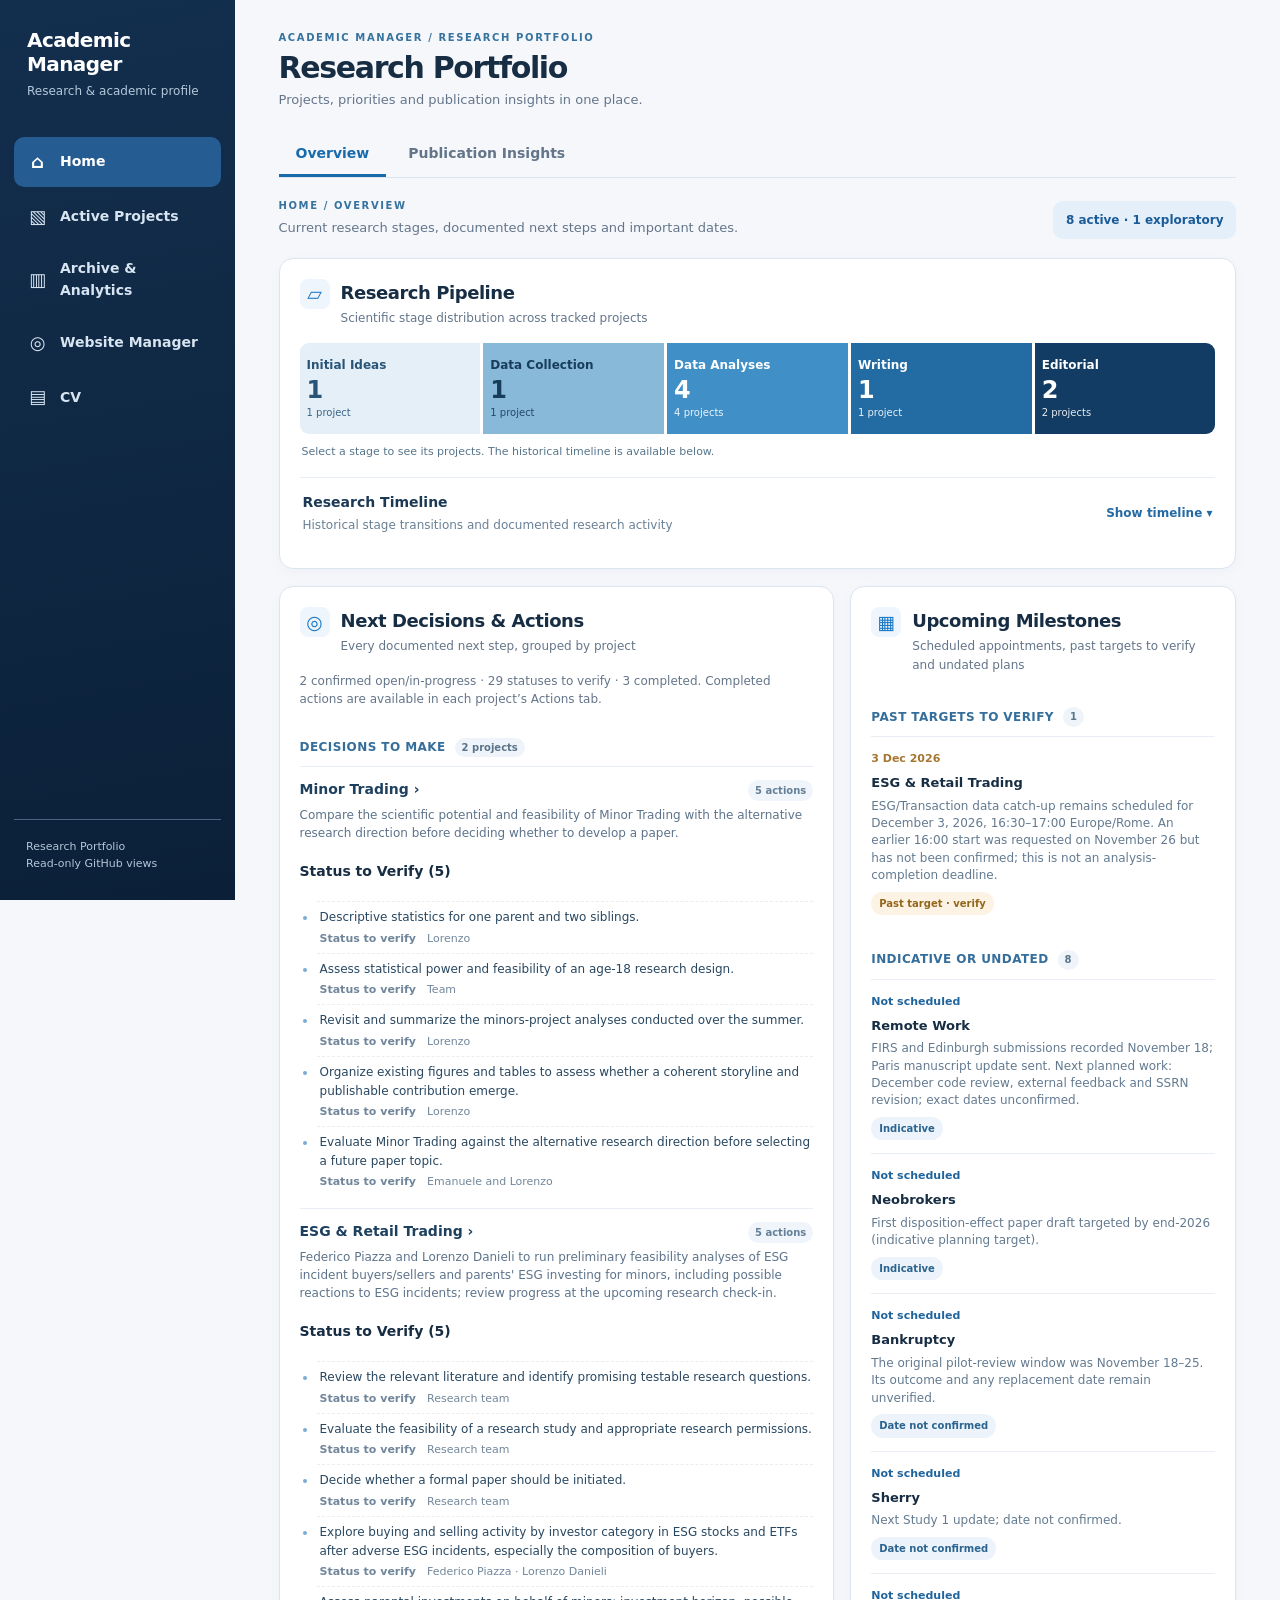
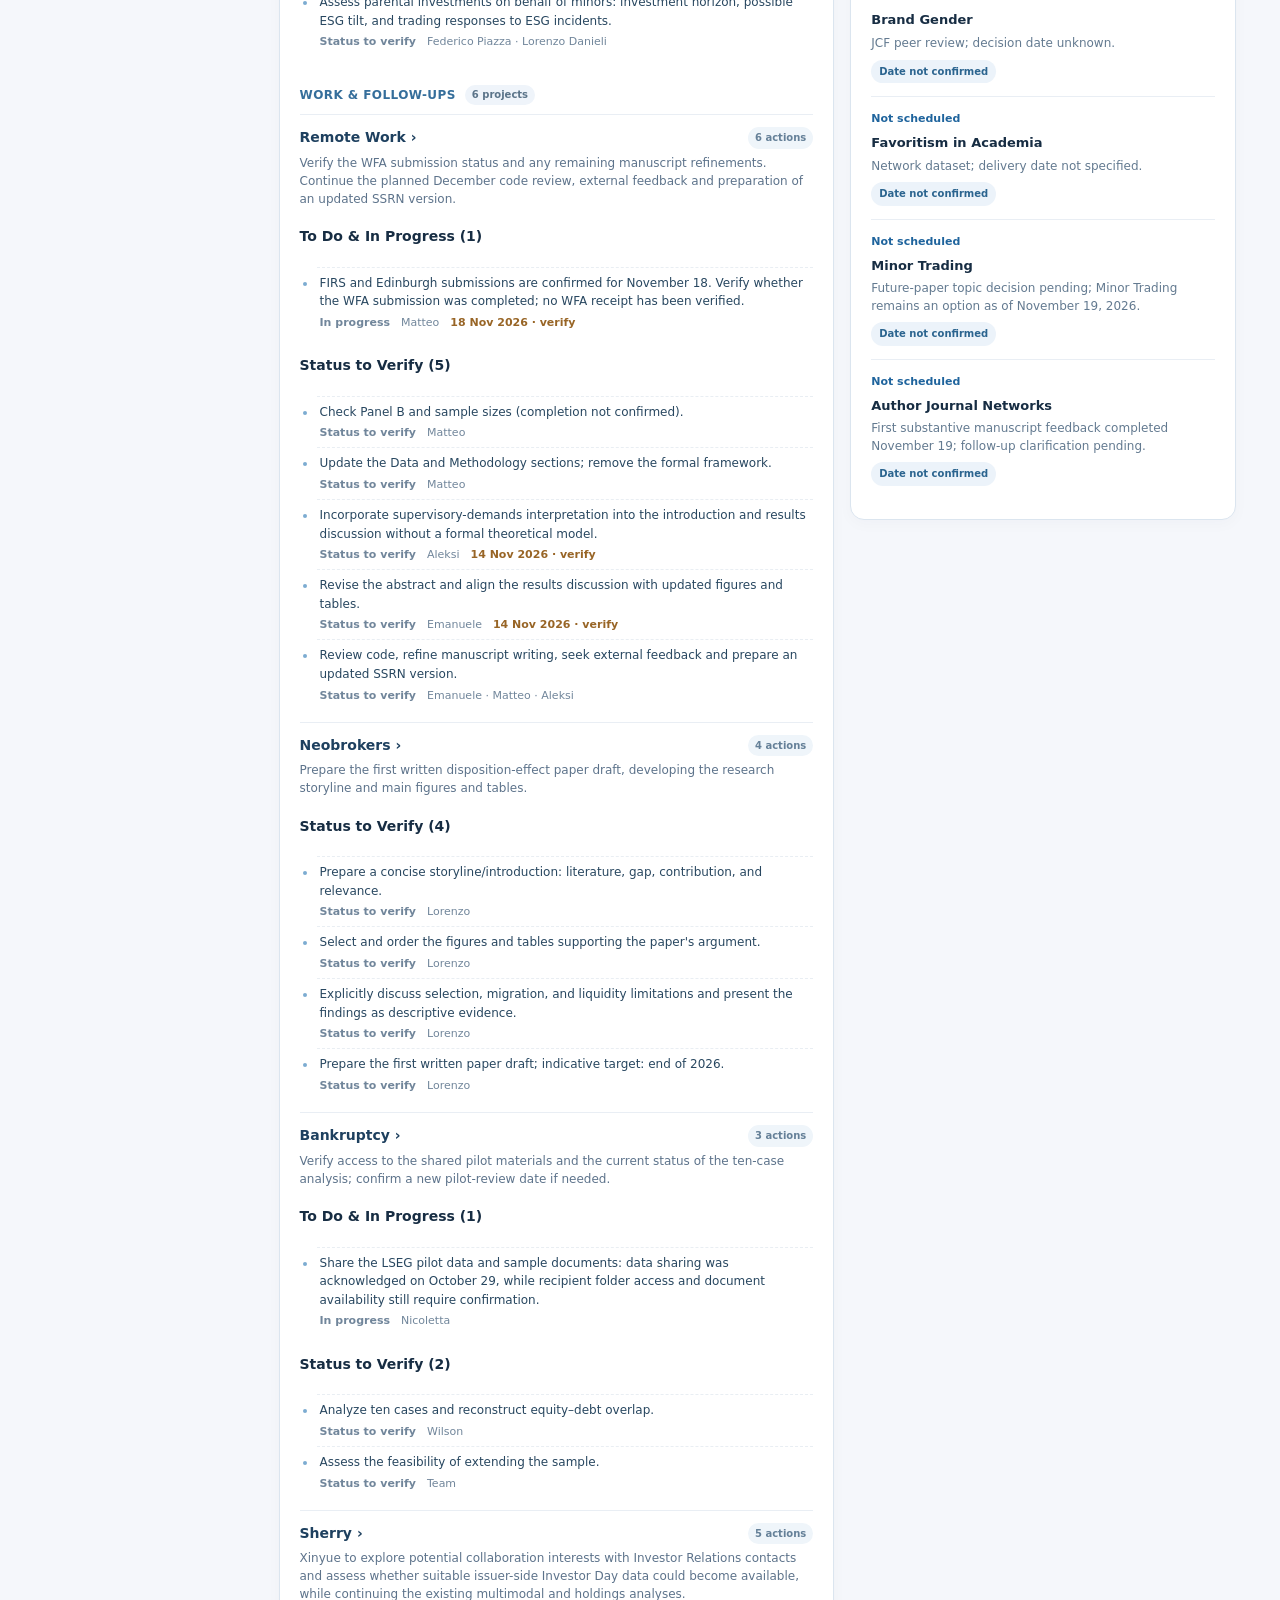
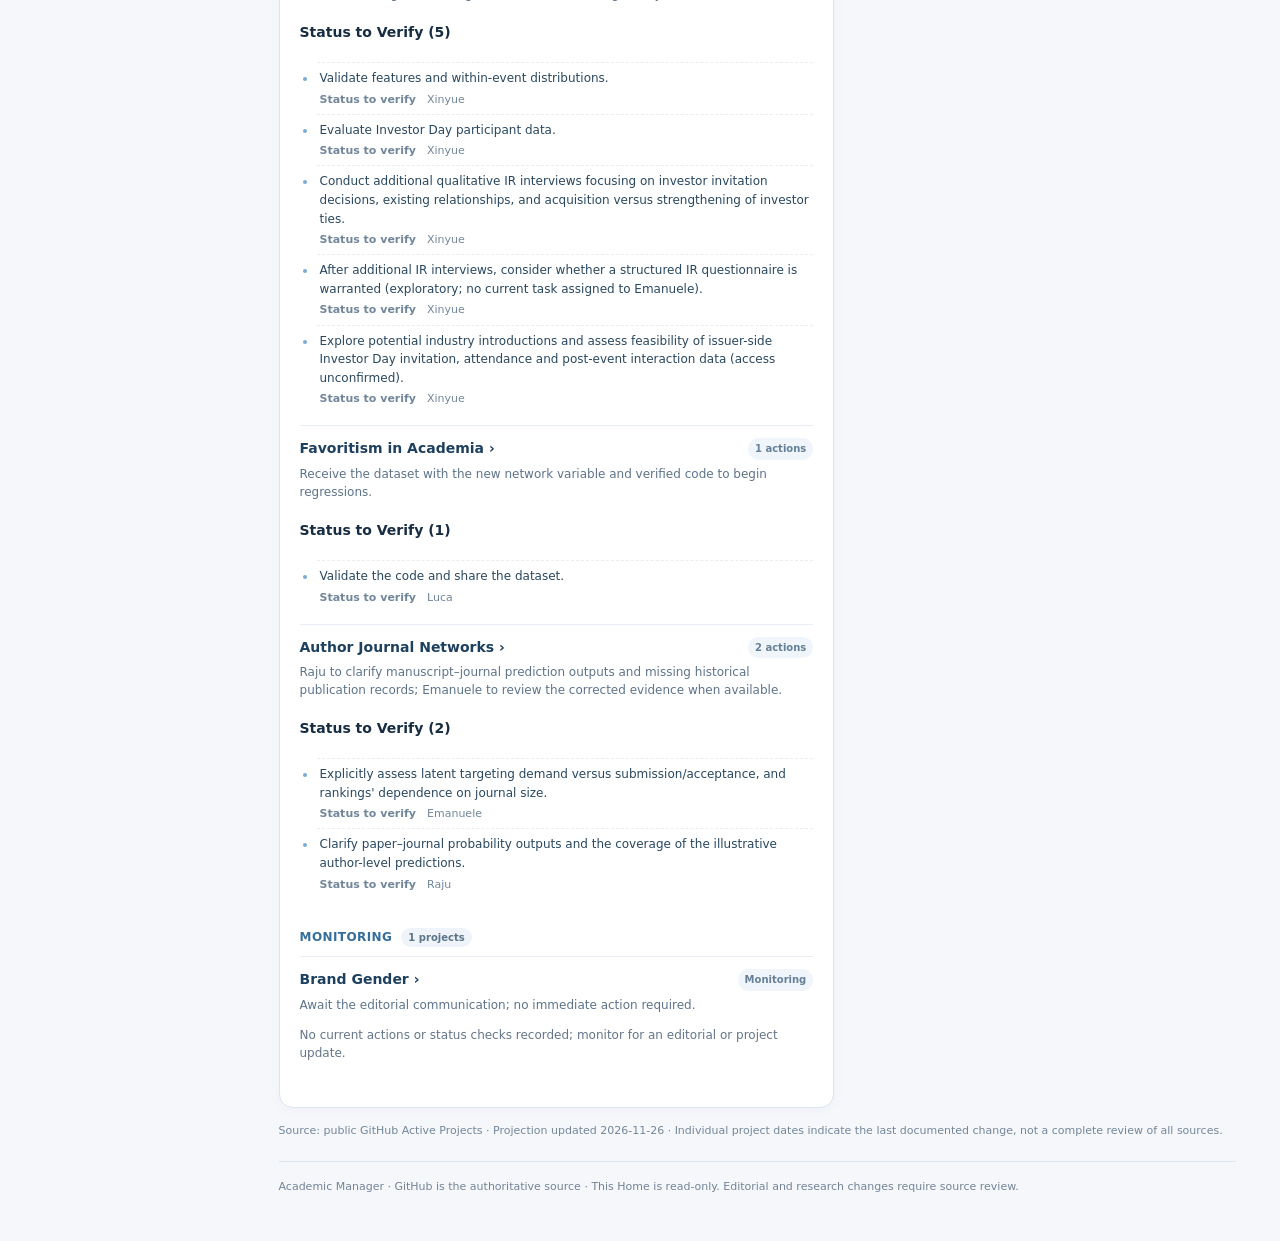
==== commit f5ad214b: "academic-manager: keep historical observations out of milestone deadlines" ====
--- a/academic-manager/index.html
+++ b/academic-manager/index.html
@@ -151,8 +151,8 @@
 <script src="./coauthors.js?v=20261107-4" defer></script>
 <script src="./pipeline-timeline.js?v=20261126-1" defer></script>
 <script src="./action-state.js?v=20261126-1" defer></script>
-<script src="./home-overview.js?v=20261126-1" defer></script>
-<script src="./home.js?v=20261125-1" defer></script>
+<script src="./home-overview.js?v=20261126-2" defer></script>
+<script src="./home.js?v=20261126-2" defer></script>
 <script src="./projects.js?v=20261126-1" defer></script>
 </body>
 </html>
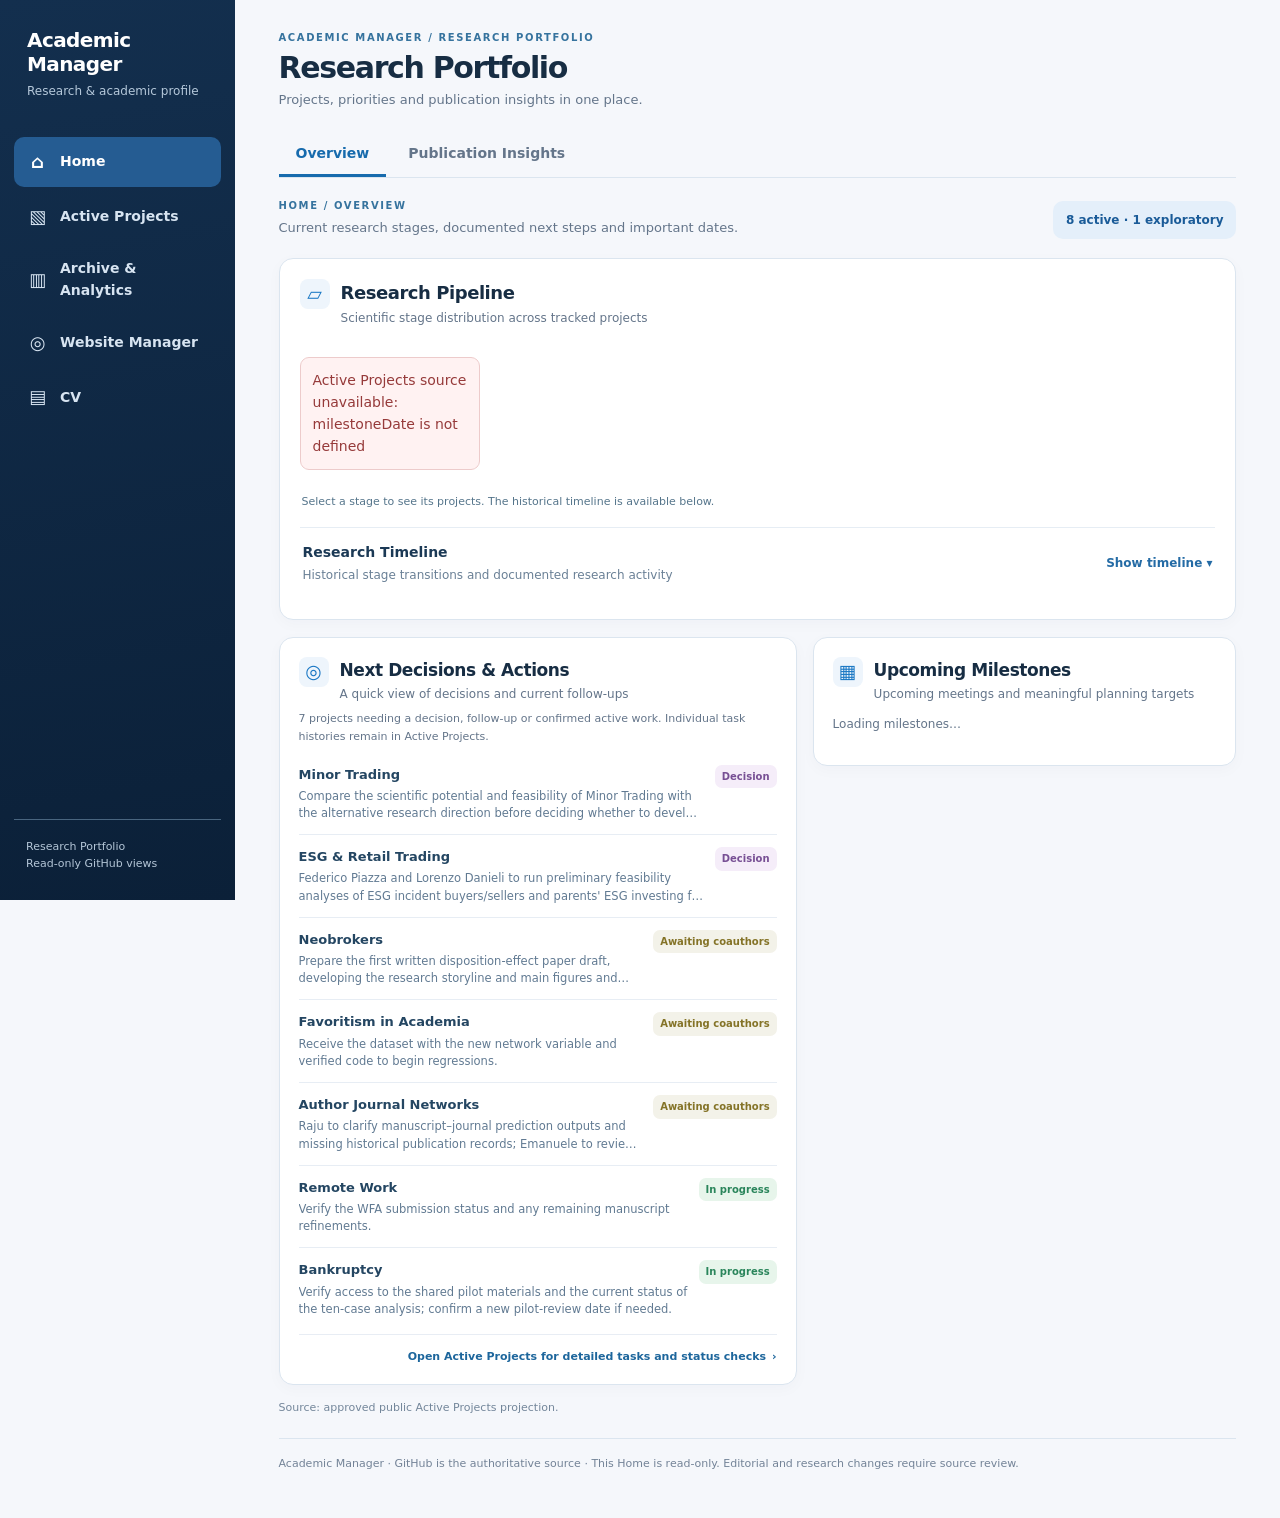
==== commit 8e14eec8: "Simplify Home action and milestone cards using updated Active Projects summaries" ====
--- a/academic-manager/index.html
+++ b/academic-manager/index.html
@@ -5,7 +5,7 @@
 <meta name="viewport" content="width=device-width, initial-scale=1">
 <meta name="robots" content="noindex,nofollow,noarchive">
 <title>Academic Manager | Research Portfolio</title>
-<link rel="stylesheet" href="./home.css?v=20261125-1">
+<link rel="stylesheet" href="./home.css?v=20261126-2">
 <link rel="stylesheet" href="./projects.css?v=20261126-1">
 <style>
 #projects .panel{background:#fff;border:1px solid #dbe5ef;border-radius:13px;padding:18px}
@@ -65,12 +65,12 @@
    </article>
    <div class="hm-overview-columns">
     <article class="hm-card">
-     <div class="hm-card-header"><span class="hm-icon" aria-hidden="true">◎</span><div><h2>Next Decisions &amp; Actions</h2><p class="hm-card-sub">Every documented next step, grouped by project</p></div></div>
+     <div class="hm-card-header"><span class="hm-icon" aria-hidden="true">◎</span><div><h2>Next Decisions &amp; Actions</h2><p class="hm-card-sub">A quick view of decisions and current follow-ups</p></div></div>
      <p class="hm-muted" id="hm-action-count"></p>
      <div id="hm-matters"><p class="hm-muted">Loading documented actions…</p></div>
     </article>
     <article class="hm-card hm-milestones">
-     <div class="hm-card-header"><span class="hm-icon" aria-hidden="true">▦</span><div><h2>Upcoming Milestones</h2><p class="hm-card-sub">Scheduled appointments, past targets to verify and undated plans</p></div></div>
+     <div class="hm-card-header"><span class="hm-icon" aria-hidden="true">▦</span><div><h2>Upcoming Milestones</h2><p class="hm-card-sub">Upcoming meetings and meaningful planning targets</p></div></div>
      <div id="hm-milestones"><p class="hm-muted">Loading milestones…</p></div>
     </article>
    </div>
@@ -151,7 +151,7 @@
 <script src="./coauthors.js?v=20261107-4" defer></script>
 <script src="./pipeline-timeline.js?v=20261126-1" defer></script>
 <script src="./action-state.js?v=20261126-1" defer></script>
-<script src="./home-overview.js?v=20261126-2" defer></script>
+<script src="./home-overview.js?v=20261126-3" defer></script>
 <script src="./home.js?v=20261126-2" defer></script>
 <script src="./projects.js?v=20261126-1" defer></script>
 </body>
--- a/academic-manager/home.css
+++ b/academic-manager/home.css
@@ -201,3 +201,36 @@
  .hm-timeline-summary-text strong{font-size:13px}
  .hm-timeline-summary-text span{font-size:11px}
 }
+
+/* Home compact focus cards: render current project highlights only, not the task database. */
+.hm-overview-columns{grid-template-columns:minmax(0,1.1fr) minmax(300px,.9fr)}
+.hm-overview-columns .hm-card{padding:19px}
+.hm-overview-columns .hm-card-header{margin-bottom:7px}
+.hm-overview-columns .hm-card h2{font-size:17px}
+.hm-overview-columns #hm-action-count{font-size:11px;margin:0 0 8px}
+.hm-focus-list,.hm-compact-milestones{display:grid}
+.hm-focus-row,.hm-compact-milestone{
+  display:flex;align-items:flex-start;justify-content:space-between;gap:11px;
+  border-top:1px solid #e7edf4;padding:12px 0;color:inherit;text-decoration:none;
+}
+.hm-focus-row:first-child,.hm-compact-milestone:first-child{border-top:0}
+.hm-focus-row:hover strong,.hm-compact-milestone:hover strong{color:#176ba8}
+.hm-focus-main,.hm-compact-what{display:grid;gap:3px;flex:1;min-width:0}
+.hm-focus-main strong,.hm-compact-what strong{font-size:13px;color:#244662}
+.hm-focus-detail,.hm-compact-what>span{
+  font-size:11.5px;line-height:1.5;color:#617a92;
+  display:-webkit-box;-webkit-box-orient:vertical;-webkit-line-clamp:2;line-clamp:2;overflow:hidden;
+}
+.hm-focus-tag{font-size:10px;font-weight:760;line-height:1.15;padding:6px 7px;border-radius:7px;white-space:nowrap;color:#34627f;background:#edf3f9}
+.hm-focus-tag.decision{background:#f5edf9;color:#774f94}
+.hm-focus-tag.waiting{background:#f3f2e9;color:#847327}
+.hm-focus-tag.active{background:#e7f5eb;color:#2a855b}
+.hm-focus-tag.scheduled{background:#e5f1fd;color:#216b9c}
+.hm-focus-tag.tentative{background:#f8f0e5;color:#946d34}
+.hm-compact-milestone{display:grid;grid-template-columns:88px minmax(0,1fr);gap:8px 11px}
+.hm-compact-when{font-weight:760;color:#2b6a99;font-size:11px}
+.hm-compact-milestone .hm-focus-tag{grid-column:2;justify-self:start}
+.hm-overview-more{display:flex;gap:6px;align-items:center;justify-content:flex-end;font-size:11px;font-weight:730;padding:13px 0 0;margin-top:4px;border-top:1px solid #e8edf4;color:#1d669c;text-decoration:none}
+.hm-overview-more:hover{text-decoration:underline}
+@media(max-width:1050px){.hm-overview-columns{grid-template-columns:1fr}}
+@media(max-width:650px){.hm-overview-columns .hm-card{padding:15px}.hm-focus-row{padding:10px 0}.hm-focus-tag{font-size:9px}}
